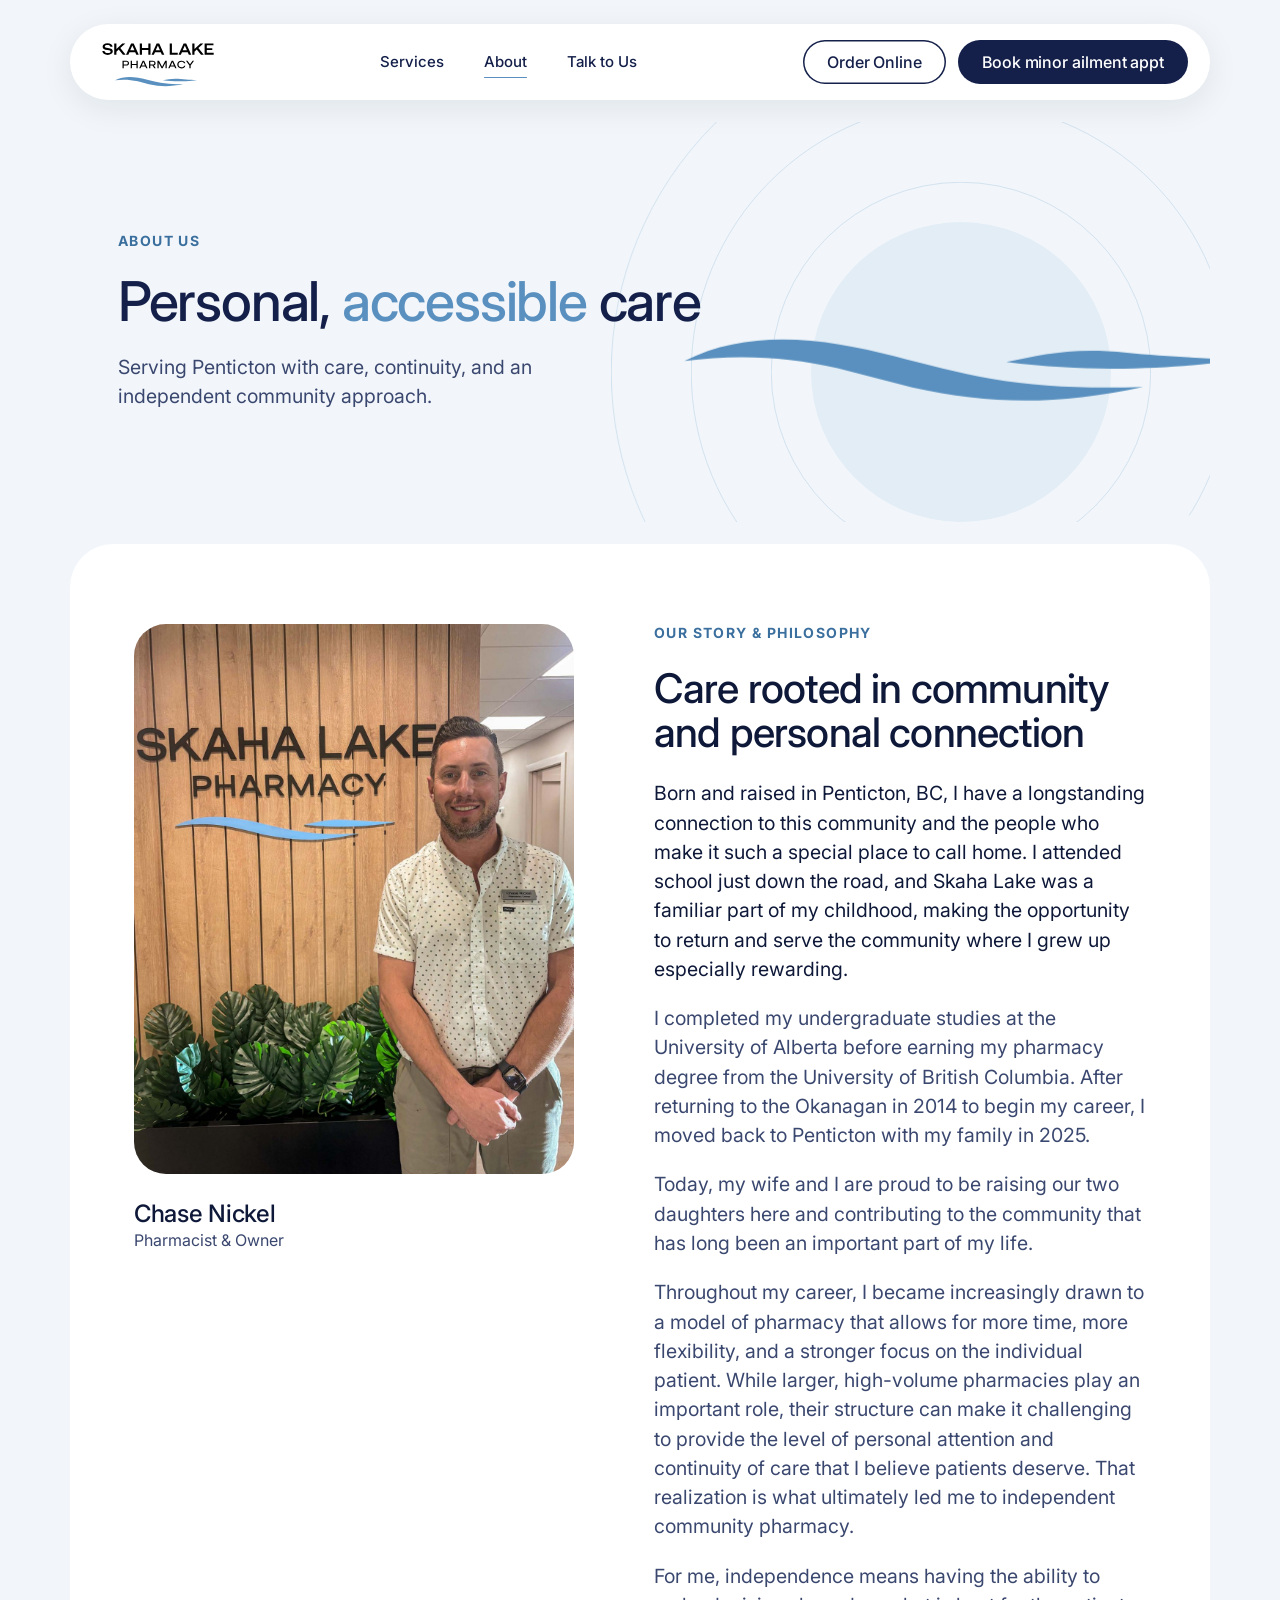
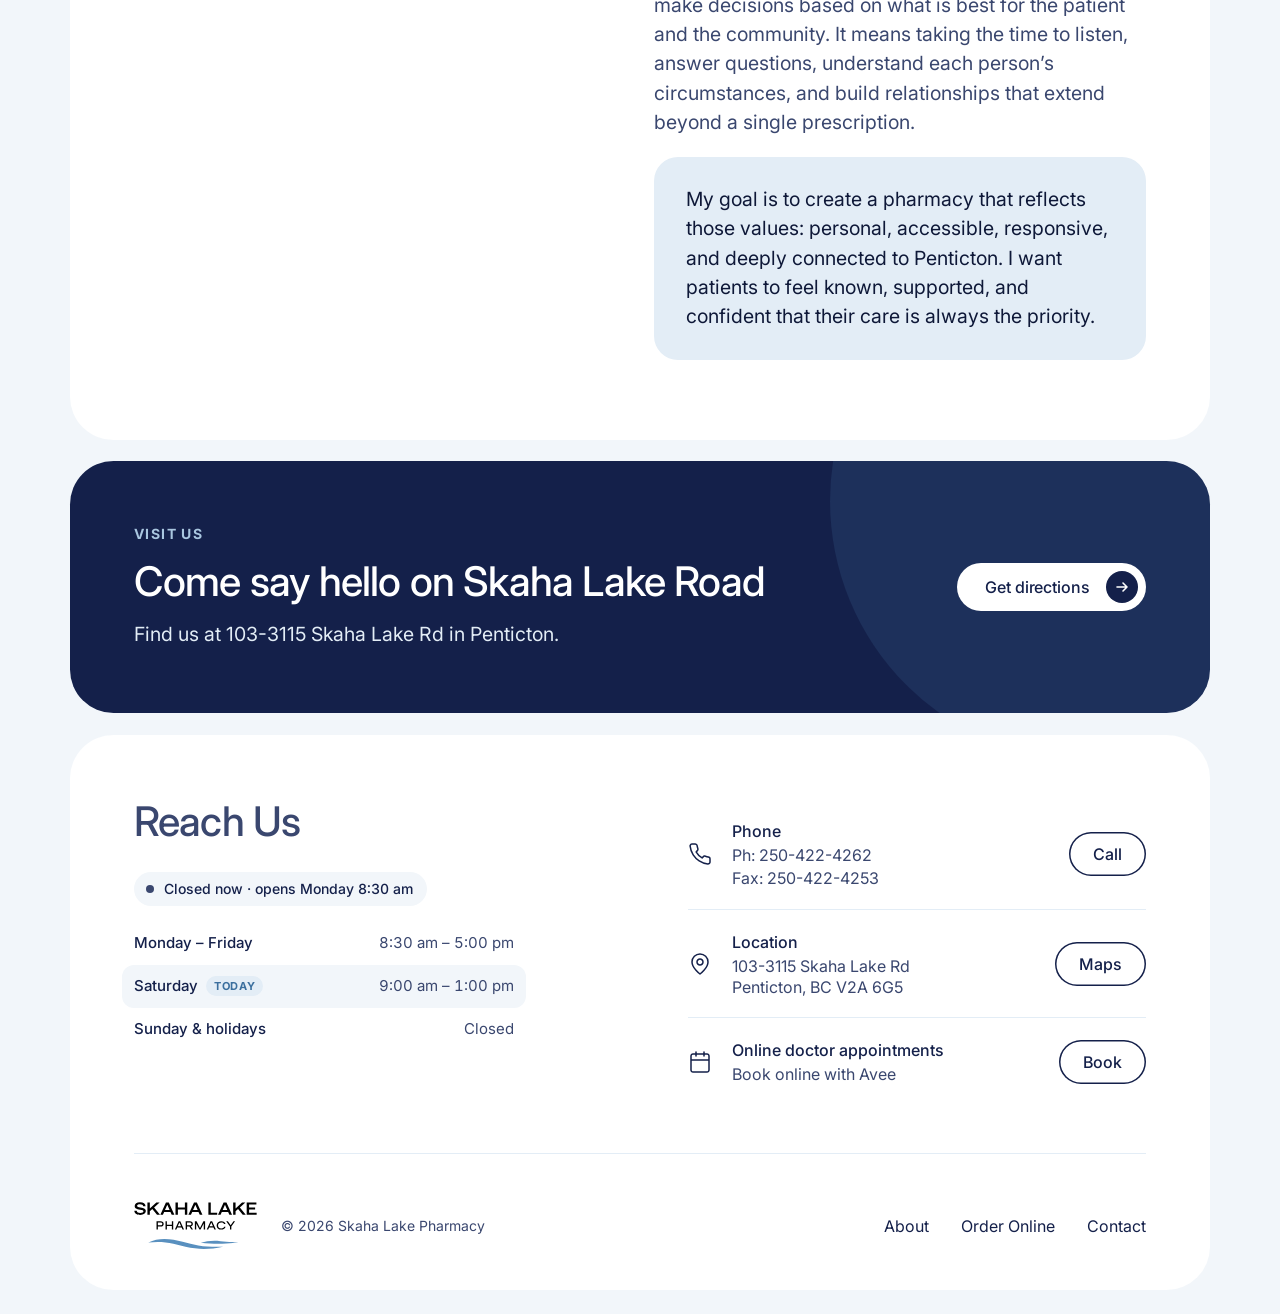
==== public/about/index.html @ 3513fb44 "Remove doctor button from nav; rename minor ailment button - Nav and mobile menu no longer link to A" ====
<!doctype html>
<html lang="en-CA">
<head>
<meta charset="utf-8">
<meta name="viewport" content="width=device-width, initial-scale=1, viewport-fit=cover">
<title>About Us | Skaha Lake Pharmacy, Penticton BC</title>
<meta name="description" content="Meet Chase Nickel, Penticton-born pharmacist and owner of Skaha Lake Pharmacy, an independent community pharmacy focused on personal, accessible care.">
<meta property="og:title" content="About Skaha Lake Pharmacy | Personal, accessible care in Penticton">
<meta property="og:description" content="Born and raised in Penticton, pharmacist Chase Nickel opened Skaha Lake Pharmacy to offer more time, flexibility and personal attention.">
<!-- @include head -->
<meta name="theme-color" content="#F2F6FA">
<meta name="format-detection" content="telephone=no">
<meta name="geo.region" content="CA-BC">
<meta name="geo.placename" content="Penticton">
<meta property="og:type" content="website">
<meta property="og:site_name" content="Skaha Lake Pharmacy">
<meta property="og:locale" content="en_CA">
<meta name="twitter:card" content="summary_large_image">
<link rel="icon" href="../favicon.svg" type="image/svg+xml">
<link rel="apple-touch-icon" href="../apple-touch-icon.png">
<link rel="manifest" href="../site.webmanifest">
<link rel="preconnect" href="https://fonts.googleapis.com">
<link rel="preconnect" href="https://fonts.gstatic.com" crossorigin>
<link rel="stylesheet" href="https://fonts.googleapis.com/css2?family=Inter:opsz,wght@14..32,400..700&amp;display=swap">
<link rel="stylesheet" href="../assets/css/site.css?v=c0565055">
<script>
  document.documentElement.classList.add('js');
  if (document.prerendering) {
    document.documentElement.classList.add('is-prerendering');
    document.addEventListener('prerenderingchange', () => document.documentElement.classList.remove('is-prerendering'), { once: true });
  }
</script>
<script src="../assets/js/site.js?v=c0565055" defer></script>
<script type="speculationrules">
  { "prerender": [{ "where": { "href_matches": "/*" }, "eagerness": "moderate" }] }
</script>
<script type="application/ld+json">
{
  "@context": "https://schema.org",
  "@type": "Pharmacy",
  "name": "Skaha Lake Pharmacy",
  "description": "Independent community pharmacy in Penticton, BC offering free prescription delivery, custom compounding, blister packaging, minor ailment prescribing, immunizations and private consultations.",
  "telephone": "+1-250-422-4262",
  "faxNumber": "+1-250-422-4253",
  "address": {
    "@type": "PostalAddress",
    "streetAddress": "103-3115 Skaha Lake Rd",
    "addressLocality": "Penticton",
    "addressRegion": "BC",
    "postalCode": "V2A 6G5",
    "addressCountry": "CA"
  },
  "hasMap": "https://www.google.com/maps/search/?api=1&query=103-3115+Skaha+Lake+Rd+Penticton+BC+V2A+6G5",
  "areaServed": { "@type": "City", "name": "Penticton" },
  "openingHoursSpecification": [
    { "@type": "OpeningHoursSpecification", "dayOfWeek": ["Monday", "Tuesday", "Wednesday", "Thursday", "Friday"], "opens": "08:30", "closes": "17:00" },
    { "@type": "OpeningHoursSpecification", "dayOfWeek": "Saturday", "opens": "09:00", "closes": "13:00" }
  ],
  "employee": { "@type": "Person", "name": "Chase Nickel", "jobTitle": "Pharmacist & Owner" },
  "makesOffer": [
    { "@type": "Offer", "itemOffered": { "@type": "Service", "name": "Free Prescription Delivery" } },
    { "@type": "Offer", "itemOffered": { "@type": "Service", "name": "Rapid Strep Testing" } },
    { "@type": "Offer", "itemOffered": { "@type": "Service", "name": "Health & Wellness Products" } },
    { "@type": "Offer", "itemOffered": { "@type": "Service", "name": "Custom Compounding" } },
    { "@type": "Offer", "itemOffered": { "@type": "Service", "name": "Blister Packaging" } },
    { "@type": "Offer", "itemOffered": { "@type": "Service", "name": "Minor Ailment Prescribing" } },
    { "@type": "Offer", "itemOffered": { "@type": "Service", "name": "Immunizations & Injections" } },
    { "@type": "Offer", "itemOffered": { "@type": "Service", "name": "Private Consultations" } }
  ]
}
</script>
<!-- @end head -->
</head>
<body>
<a class="skip-link" href="#main">Skip to content</a>
<div class="page">
<!-- @include nav -->
<header class="site-header" data-header>
  <nav class="nav" aria-label="Main" data-nav>
    <div class="nav__bar">
      <a class="nav__logo" href="../" aria-label="Skaha Lake Pharmacy home">
        <img src="../assets/img/logo.svg" width="112" height="44" alt="Skaha Lake Pharmacy">
      </a>
      <ul class="nav__links" role="list">
        <li><a class="nav__link" href="../#services">Services</a></li>
        <li><a class="nav__link" href="../about/" aria-current="page">About</a></li>
        <li><a class="nav__link" href="#contact">Talk to Us</a></li>
      </ul>
      <div class="nav__actions">
        <a class="btn btn--outline btn--sm" href="../order-online/"><span class="btn__label">Order Online</span></a>
        <a class="btn btn--solid btn--sm" href="https://www.bookapharmacist.gov.bc.ca/minorail/s/" target="_blank" rel="noopener"><span class="btn__label">Book minor ailment appt</span></a>
      </div>
      <button class="nav__toggle" type="button" aria-expanded="false" aria-controls="nav-drawer" aria-label="Open menu" data-nav-toggle>
        <span class="nav__toggle-line"></span>
        <span class="nav__toggle-line"></span>
      </button>
    </div>
    <div class="nav__drawer" id="nav-drawer" data-nav-drawer>
      <div class="nav__drawer-inner">
        <ul class="nav__drawer-links" role="list">
          <li><a href="../#services">Services</a></li>
          <li><a href="../about/" aria-current="page">About</a></li>
          <li><a href="../order-online/">Order Online</a></li>
          <li><a href="#contact">Talk to Us</a></li>
        </ul>
        <div class="nav__drawer-actions">
          <a class="btn btn--solid" href="https://www.bookapharmacist.gov.bc.ca/minorail/s/" target="_blank" rel="noopener"><span class="btn__label">Book minor ailment appt</span></a>
          <a class="btn btn--outline" href="tel:+12504224262"><span class="btn__label">Call 250-422-4262</span></a>
        </div>
      </div>
    </div>
  </nav>
</header>
<!-- @end nav -->

<main class="main" id="main">
  <section class="page-hero band" aria-labelledby="about-title">
    <div class="decor" aria-hidden="true">
      <span class="decor__disc"></span>
      <div class="rings" data-inview>
        <img class="ring ring--700" src="../assets/img/ring-700.svg" width="700" height="700" alt="">
        <img class="ring ring--540" src="../assets/img/ring-540.svg" width="540" height="540" alt="">
        <img class="ring ring--380" src="../assets/img/ring-380.svg" width="380" height="380" alt="">
      </div>
      <img class="decor__wave" src="../assets/img/wave-mark.svg" width="560" height="73" alt="">
    </div>
    <div class="page-hero__content">
      <p class="brow" data-load>About us</p>
      <h1 class="h1" id="about-title" data-load="1">Personal, <span class="accent">accessible</span> care</h1>
      <p class="lead" data-load="2">Serving Penticton with care, continuity, and an independent community approach.</p>
    </div>
  </section>

  <section class="story band band--white" aria-labelledby="story-title">
    <figure class="story__person" data-reveal>
      <div class="story__photo">
        <img src="../assets/img/chase-nickel-pharmacist-penticton.jpg" width="1200" height="1500" alt="Chase Nickel, pharmacist and owner, standing in front of the Skaha Lake Pharmacy sign" loading="lazy">
      </div>
      <figcaption>
        <p class="story__name">Chase Nickel</p>
        <p class="story__role">Pharmacist &amp; Owner</p>
      </figcaption>
    </figure>
    <div class="story__text">
      <p class="brow" data-reveal>Our Story &amp; Philosophy</p>
      <h2 class="h2" id="story-title" data-reveal>Care rooted in community and personal connection</h2>
      <div class="prose">
        <p data-reveal>Born and raised in Penticton, BC, I have a longstanding connection to this community and the people who make it such a special place to call home. I attended school just down the road, and Skaha Lake was a familiar part of my childhood, making the opportunity to return and serve the community where I grew up especially rewarding.</p>
        <p data-reveal>I completed my undergraduate studies at the University of Alberta before earning my pharmacy degree from the University of British Columbia. After returning to the Okanagan in 2014 to begin my career, I moved back to Penticton with my family in 2025.</p>
        <p data-reveal>Today, my wife and I are proud to be raising our two daughters here and contributing to the community that has long been an important part of my life.</p>
        <p data-reveal>Throughout my career, I became increasingly drawn to a model of pharmacy that allows for more time, more flexibility, and a stronger focus on the individual patient. While larger, high-volume pharmacies play an important role, their structure can make it challenging to provide the level of personal attention and continuity of care that I believe patients deserve. That realization is what ultimately led me to independent community pharmacy.</p>
        <p data-reveal>For me, independence means having the ability to make decisions based on what is best for the patient and the community. It means taking the time to listen, answer questions, understand each person’s circumstances, and build relationships that extend beyond a single prescription.</p>
        <p class="callout" data-reveal>My goal is to create a pharmacy that reflects those values: personal, accessible, responsive, and deeply connected to Penticton. I want patients to feel known, supported, and confident that their care is always the priority.</p>
      </div>
    </div>
  </section>

  <section class="cta-band band band--navy" aria-labelledby="visit-title">
    <div class="cta-band__copy">
      <p class="brow brow--light" data-reveal>Visit us</p>
      <h2 class="h2" id="visit-title" data-reveal>Come say hello on Skaha Lake Road</h2>
      <p class="lead" data-reveal>Find us at 103-3115 Skaha Lake Rd in Penticton.</p>
    </div>
    <div class="cta-row" data-reveal>
      <a class="btn btn--primary btn--light" href="https://www.google.com/maps/search/?api=1&amp;query=103-3115+Skaha+Lake+Rd+Penticton+BC+V2A+6G5" target="_blank" rel="noopener">
        Get directions
        <span class="btn__circle"><svg class="arrow" width="16" height="16" viewBox="0 0 16 16" aria-hidden="true"><path d="M3 8H13M9 12L13 8L9 4"/></svg></span>
      </a>
    </div>
  </section>
</main>

<!-- @include footer -->
<footer class="footer band band--white" id="contact">
  <div class="footer__contact">
    <div class="footer__intro">
      <h2 class="h2 footer__title">Reach Us</h2>
      <div class="hours" data-hours>
        <p class="hours__status" data-open-status hidden><span class="status-dot" aria-hidden="true"></span><span data-open-text></span></p>
        <dl class="hours__list">
          <div class="hours__row" data-days="1,2,3,4,5"><dt>Monday – Friday</dt><dd>8:30 am – 5:00 pm</dd></div>
          <div class="hours__row" data-days="6"><dt>Saturday</dt><dd>9:00 am – 1:00 pm</dd></div>
          <div class="hours__row" data-days="0"><dt>Sunday &amp; holidays</dt><dd>Closed</dd></div>
        </dl>
      </div>
    </div>
    <address class="contact-rows">
      <div class="contact-row">
        <svg class="icon contact-row__icon" width="24" height="24" aria-hidden="true"><use href="../assets/img/icons.svg#phone"></use></svg>
        <div class="contact-row__text">
          <p class="contact-row__label">Phone</p>
          <p>Ph: <a class="link" href="tel:+12504224262">250-422-4262</a></p>
          <p>Fax: 250-422-4253</p>
        </div>
        <a class="btn btn--outline btn--sm" href="tel:+12504224262" aria-label="Call Skaha Lake Pharmacy"><span class="btn__label">Call</span></a>
      </div>
      <div class="contact-row">
        <svg class="icon contact-row__icon" width="24" height="24" aria-hidden="true"><use href="../assets/img/icons.svg#location"></use></svg>
        <div class="contact-row__text">
          <p class="contact-row__label">Location</p>
          <p>103-3115 Skaha Lake Rd<br>Penticton, BC V2A 6G5</p>
        </div>
        <a class="btn btn--outline btn--sm" href="https://www.google.com/maps/search/?api=1&amp;query=103-3115+Skaha+Lake+Rd+Penticton+BC+V2A+6G5" target="_blank" rel="noopener" aria-label="Open directions in Google Maps"><span class="btn__label">Maps</span></a>
      </div>
      <div class="contact-row">
        <svg class="icon contact-row__icon" width="24" height="24" aria-hidden="true"><use href="../assets/img/icons.svg#calendar"></use></svg>
        <div class="contact-row__text">
          <p class="contact-row__label">Online doctor appointments</p>
          <p>Book online with Avee</p>
        </div>
        <a class="btn btn--outline btn--sm" href="https://www.avee.health" target="_blank" rel="noopener" aria-label="Book an online doctor appointment with Avee"><span class="btn__label">Book</span></a>
      </div>
    </address>
  </div>
  <div class="footer__bar">
    <div class="footer__brand">
      <a class="footer__logo" href="../" aria-label="Skaha Lake Pharmacy home">
        <img src="../assets/img/logo.svg" width="123" height="48" alt="Skaha Lake Pharmacy" loading="lazy">
      </a>
      <p class="footer__copy">© <span data-year>2026</span> Skaha Lake Pharmacy</p>
    </div>
    <ul class="footer__links" role="list">
      <li><a class="link" href="../about/">About</a></li>
      <li><a class="link" href="../order-online/">Order Online</a></li>
      <li><a class="link" href="#contact">Contact</a></li>
    </ul>
  </div>
</footer>
<!-- @end footer -->
</div>
</body>
</html>
---- public/assets/css/site.css ----
/* ==========================================================================
   Skaha Lake Pharmacy
   Tokens mirror the Figma "Skaha Brand" collection.
   ========================================================================== */

:root {
  --navy-900: #0e1838;
  --navy-800: #14204a;
  --navy-700: #1e2d63;
  --navy-600: #3a476f;
  --blue-700: #3b6f9e;
  --blue-500: #5990bf;
  --blue-300: #a9c6e0;
  --blue-100: #e3edf6;
  --blue-50: #f2f6fa;
  --white: #fff;
  --green: #2e9e6b;
  --amber: #d99a2b;

  --font: "Inter", ui-sans-serif, system-ui, -apple-system, "Segoe UI", Roboto, sans-serif;

  --gutter: clamp(12px, 6.4vw - 12px, 80px);
  --band-gap: clamp(12px, 1.7vw, 24px);
  --r-band: clamp(28px, 3.4vw, 48px);
  --r-card: 24px;
  --r-pill: 9999px;
  --header-offset: 112px;

  --ease-out: cubic-bezier(0.22, 1, 0.36, 1);
  --ease-in-out: cubic-bezier(0.65, 0, 0.35, 1);
  --ease-spring: cubic-bezier(0.34, 1.56, 0.64, 1);

  --shadow-nav: 0 8px 32px rgba(14, 24, 56, 0.08);
  --shadow-nav-scrolled: 0 14px 40px rgba(14, 24, 56, 0.12);
  --shadow-lift: 0 12px 24px -10px rgba(14, 24, 56, 0.45);
}

/* Base
   ========================================================================== */

*,
*::before,
*::after {
  box-sizing: border-box;
}

html {
  -webkit-text-size-adjust: 100%;
  text-size-adjust: 100%;
  scroll-behavior: smooth;
  scroll-padding-top: var(--header-offset);
}

body {
  margin: 0;
  min-height: 100vh;
  font-family: var(--font);
  font-size: 16px;
  line-height: 1.5;
  font-optical-sizing: auto;
  color: var(--navy-600);
  background: var(--blue-50);
  -webkit-font-smoothing: antialiased;
  -moz-osx-font-smoothing: grayscale;
  text-rendering: optimizeLegibility;
}

h1, h2, h3, h4, p, figure, dl, dd, blockquote {
  margin: 0;
}

img,
svg {
  display: block;
  max-width: 100%;
}

img {
  height: auto;
}

a {
  color: inherit;
  text-decoration: none;
}

button {
  font: inherit;
  color: inherit;
}

ul[role="list"],
ol[role="list"] {
  list-style: none;
  margin: 0;
  padding: 0;
}

::selection {
  background: var(--blue-100);
  color: var(--navy-900);
}

:focus-visible {
  outline: 2px solid var(--blue-500);
  outline-offset: 3px;
}

.skip-link {
  position: absolute;
  left: 16px;
  top: -64px;
  z-index: 100;
  padding: 12px 20px;
  border-radius: var(--r-pill);
  background: var(--navy-800);
  color: var(--white);
  font-weight: 500;
  transition: top 0.3s var(--ease-out);
}

.skip-link:focus {
  top: 16px;
}

.visually-hidden {
  position: absolute !important;
  width: 1px;
  height: 1px;
  overflow: hidden;
  clip: rect(0 0 0 0);
  white-space: nowrap;
}

.icon {
  flex: none;
  fill: none;
  stroke: currentColor;
}

.arrow {
  flex: none;
  fill: none;
  stroke: currentColor;
  stroke-width: 1.6;
  stroke-linecap: round;
  stroke-linejoin: round;
}

/* Layout
   ========================================================================== */

.page {
  display: flex;
  flex-direction: column;
  gap: var(--band-gap);
  width: 100%;
  max-width: calc(1280px + 2 * var(--gutter));
  min-height: 100vh;
  margin-inline: auto;
  padding: 24px var(--gutter);
}

.main {
  display: flex;
  flex: 1;
  flex-direction: column;
  gap: var(--band-gap);
}

.band {
  position: relative;
  border-radius: var(--r-band);
  overflow: clip;
  isolation: isolate;
}

.band--white { background: var(--white); }
.band--blue { background: var(--blue-100); }
.band--navy { background: var(--navy-800); color: var(--blue-100); }

/* Type
   ========================================================================== */

.brow {
  font-size: 14px;
  line-height: 18px;
  font-weight: 700;
  letter-spacing: 0.1em;
  text-transform: uppercase;
  color: var(--blue-700);
}

.brow--light { color: var(--blue-300); }

.h1 {
  font-size: clamp(2.5rem, 1.75rem + 2.1vw, 3.5rem);
  line-height: 1.143;
  font-weight: 500;
  letter-spacing: -0.022em;
  color: var(--navy-800);
  text-wrap: balance;
}

.h2 {
  font-size: clamp(2rem, 1.55rem + 1.25vw, 2.75rem);
  line-height: 1.1;
  font-weight: 500;
  letter-spacing: -0.02em;
  color: var(--navy-900);
  text-wrap: balance;
}

.h3 {
  font-size: clamp(1.25rem, 1.15rem + 0.3vw, 1.5rem);
  line-height: 1.333;
  font-weight: 500;
  letter-spacing: -0.012em;
  color: var(--navy-800);
}

.lead {
  font-size: clamp(1.0625rem, 0.98rem + 0.3vw, 1.25rem);
  line-height: 1.5;
  color: var(--navy-600);
  text-wrap: pretty;
}

.accent {
  color: var(--blue-500);
  white-space: nowrap;
}

.link {
  background: linear-gradient(currentColor, currentColor) 0 100% / 0 1px no-repeat;
  transition: background-size 0.4s var(--ease-out), color 0.25s ease;
}

@media (hover: hover) {
  .link:hover {
    background-size: 100% 1px;
    color: var(--blue-700);
  }
}

/* Buttons
   Outline: a curved "lake" fill rises from below and the label rolls up.
   Solid: lifts slightly and the label rolls up.
   Primary: the arrow loops through its circle.
   ========================================================================== */

.btn {
  --btn-h: 48px;
  position: relative;
  display: inline-flex;
  align-items: center;
  justify-content: center;
  gap: 16px;
  height: var(--btn-h);
  padding: 0 28px;
  border: 0;
  border-radius: var(--r-pill);
  font-size: 16px;
  line-height: 24px;
  font-weight: 500;
  letter-spacing: -0.005em;
  white-space: nowrap;
  cursor: pointer;
  overflow: hidden;
  isolation: isolate;
  -webkit-tap-highlight-color: transparent;
  transition:
    color 0.4s var(--ease-out),
    background-color 0.4s var(--ease-out),
    border-color 0.4s var(--ease-out),
    box-shadow 0.4s var(--ease-out),
    transform 0.3s var(--ease-out);
}

.btn:active { transform: scale(0.97); }

.btn--sm {
  --btn-h: 44px;
  padding: 0 24px;
}

.btn__label {
  position: relative;
  display: inline-block;
  transition: transform 0.55s var(--ease-out);
}

.btn--outline .btn__label,
.btn--solid .btn__label {
  text-shadow: 0 var(--btn-h) currentColor;
}

.btn--outline {
  color: var(--navy-800);
  background: transparent;
  box-shadow: inset 0 0 0 1.5px var(--navy-800);
}

.btn--outline::before {
  content: "";
  position: absolute;
  z-index: -1;
  left: -15%;
  right: -15%;
  top: 100%;
  height: 240%;
  border-radius: 50%;
  background: var(--navy-800);
  transition: transform 0.6s var(--ease-out);
}

.btn--soft {
  box-shadow: inset 0 0 0 1.5px rgba(20, 32, 74, 0.35);
}

.btn--solid {
  color: var(--white);
  background: var(--navy-800);
}

.btn--primary {
  padding: 0 8px 0 28px;
  color: var(--white);
  background: var(--navy-800);
}

.btn__circle {
  display: grid;
  place-items: center;
  flex: none;
  width: 32px;
  height: 32px;
  aspect-ratio: 1;
  border-radius: 50%;
  background: var(--white);
  color: var(--navy-800);
  overflow: hidden;
  transition: transform 0.5s var(--ease-spring), background-color 0.4s var(--ease-out);
}

.btn__circle .arrow {
  width: 16px;
  height: 16px;
}

/* Light variants for navy bands */
.btn--light {
  color: var(--navy-800);
  background: var(--white);
}

.btn--light .btn__circle {
  background: var(--navy-800);
  color: var(--white);
}

.btn--outline-light {
  color: var(--white);
  box-shadow: inset 0 0 0 1.5px rgba(255, 255, 255, 0.55);
}

.btn--outline-light::before {
  background: var(--white);
}

@media (hover: hover) {
  .btn--outline:hover .btn__label,
  .btn--solid:hover .btn__label {
    transform: translateY(calc(-1 * var(--btn-h)));
  }

  .btn--outline:hover {
    color: var(--white);
    box-shadow: inset 0 0 0 1.5px var(--navy-800);
  }

  .btn--outline:hover::before {
    transform: translateY(-75%);
  }

  .btn--outline-light:hover {
    color: var(--navy-800);
    box-shadow: inset 0 0 0 1.5px var(--white);
  }

  .btn--solid:hover {
    background: var(--navy-700);
    box-shadow: var(--shadow-lift);
    transform: translateY(-1px);
  }

  .btn--primary:hover {
    background: var(--navy-700);
    box-shadow: var(--shadow-lift);
  }

  .btn--light:hover {
    background: var(--blue-100);
    box-shadow: 0 12px 28px -12px rgba(0, 0, 0, 0.5);
  }

  .btn--primary:hover .btn__circle,
  .btn--light:hover .btn__circle {
    transform: scale(1.1);
  }

  .btn--primary:hover .arrow,
  .btn--light:hover .arrow {
    animation: arrow-through 0.65s var(--ease-out);
  }

  .btn--solid:active,
  .btn--outline:active {
    transform: scale(0.97);
  }
}

@keyframes arrow-through {
  0% { transform: translateX(0); }
  40% { transform: translateX(160%); }
  40.01% { transform: translateX(-160%); }
  100% { transform: translateX(0); }
}

.cta-row {
  display: flex;
  flex-wrap: wrap;
  align-items: center;
  gap: 16px;
}

/* App store badges */
.badges {
  display: flex;
  flex-wrap: wrap;
  gap: 16px;
}

.badge {
  display: block;
  border-radius: 10px;
  transition: transform 0.4s var(--ease-out), box-shadow 0.4s var(--ease-out);
}

.badge img {
  width: auto;
  height: 56px;
}

.badge:active { transform: scale(0.97); }

@media (max-width: 479px) {
  .badges { gap: 10px; }
  .badge img { height: 46px; }
}

@media (hover: hover) {
  .badge:hover {
    transform: translateY(-3px);
    box-shadow: 0 14px 24px -12px rgba(14, 24, 56, 0.6);
  }
}

/* Header + nav
   ========================================================================== */

.site-header {
  position: sticky;
  top: 12px;
  z-index: 50;
  view-transition-name: site-header;
}

.nav {
  background: var(--white);
  border-radius: 38px;
  box-shadow: var(--shadow-nav);
  transition: box-shadow 0.5s var(--ease-out);
}

.is-scrolled .nav { box-shadow: var(--shadow-nav-scrolled); }

.nav__bar {
  display: grid;
  grid-template-columns: auto 1fr auto;
  column-gap: 24px;
  align-items: center;
  min-height: 76px;
  padding: 16px 22px 16px 32px;
}

.nav__logo {
  justify-self: start;
  border-radius: 6px;
  transition: opacity 0.25s ease, transform 0.4s var(--ease-out);
}

/* Optical centre: the heavy wordmark fills the top of the logo's box and the
   light waves barely register below it, so true centre reads as riding high */
.nav__logo img {
  width: 112px;
  transform: translateY(7%);
}

@media (hover: hover) {
  .nav__logo:hover { opacity: 0.82; }
}

.nav__links {
  justify-self: center;
  display: flex;
  gap: 40px;
}

.nav__link {
  position: relative;
  display: block;
  padding: 8px 0;
  font-size: 15px;
  line-height: 20px;
  font-weight: 500;
  color: var(--navy-800);
  white-space: nowrap;
}

.nav__link::after {
  content: "";
  position: absolute;
  left: 0;
  right: 0;
  bottom: 2px;
  height: 1.5px;
  border-radius: 2px;
  background: var(--blue-500);
  transform: scaleX(0);
  transform-origin: right;
  transition: transform 0.45s var(--ease-out);
}

.nav__link[aria-current]::after { transform: scaleX(1); }

@media (hover: hover) {
  .nav__link:hover::after {
    transform: scaleX(1);
    transform-origin: left;
  }
}

.nav__actions {
  justify-self: end;
  display: flex;
  gap: 12px;
}

.nav__actions .btn--outline[aria-current] { background: var(--blue-50); }

.nav__toggle,
.nav__drawer {
  display: none;
}

@media (max-width: 1023px) {
  :root { --header-offset: 92px; }

  .nav { border-radius: 28px; }

  .nav__bar {
    grid-template-columns: 1fr auto;
    min-height: 60px;
    padding: 8px 8px 8px 28px;
  }

  .nav__logo img { width: 92px; }

  .nav__links,
  .nav__actions {
    display: none;
  }

  .nav__toggle {
    position: relative;
    display: grid;
    place-items: center;
    flex: none;
    width: 44px;
    height: 44px;
    aspect-ratio: 1;
    padding: 0;
    border: 0;
    border-radius: 50%;
    background: var(--blue-50);
    cursor: pointer;
    -webkit-tap-highlight-color: transparent;
    transition: background-color 0.3s ease, transform 0.3s var(--ease-out);
  }

  .nav__toggle:active { transform: scale(0.92); }

  .nav__toggle-line {
    position: absolute;
    width: 18px;
    height: 1.5px;
    border-radius: 2px;
    background: var(--navy-800);
    transition: transform 0.5s var(--ease-out);
  }

  .nav__toggle-line:first-child { transform: translateY(-3.5px); }
  .nav__toggle-line:last-child { transform: translateY(3.5px); }

  .nav.is-open .nav__toggle { background: var(--blue-100); }
  .nav.is-open .nav__toggle-line:first-child { transform: rotate(45deg); }
  .nav.is-open .nav__toggle-line:last-child { transform: rotate(-45deg); }

  .nav__drawer {
    display: grid;
    grid-template-rows: 0fr;
    transition: grid-template-rows 0.55s var(--ease-out);
  }

  .nav.is-open .nav__drawer { grid-template-rows: 1fr; }

  .nav__drawer-inner {
    min-height: 0;
    overflow: hidden;
    visibility: hidden;
    transition: visibility 0s linear 0.55s;
  }

  .nav.is-open .nav__drawer-inner {
    visibility: visible;
    transition-delay: 0s;
  }

  /* The bar keeps its height; the drawer overlays the page */
  .site-header { height: 60px; }

  .site-header::before {
    content: "";
    position: fixed;
    inset: -12px 0 0;
    z-index: -1;
    background: rgba(14, 24, 56, 0.18);
    -webkit-backdrop-filter: blur(3px);
    backdrop-filter: blur(3px);
    opacity: 0;
    pointer-events: none;
    transition: opacity 0.45s var(--ease-out);
  }

  .site-header:has(.nav.is-open)::before {
    opacity: 1;
    pointer-events: auto;
  }

  .nav__drawer-links li {
    padding: 0 20px;
  }

  .nav__drawer-links li:first-child { padding-top: 4px; }

  .nav__drawer-links a {
    display: flex;
    align-items: center;
    justify-content: space-between;
    padding: 14px 0;
    border-top: 1px solid var(--blue-100);
    font-size: 22px;
    line-height: 28px;
    font-weight: 500;
    letter-spacing: -0.015em;
    color: var(--navy-800);
  }

  .nav__drawer-links a::after {
    content: "";
    width: 8px;
    height: 8px;
    border-top: 1.5px solid var(--blue-500);
    border-right: 1.5px solid var(--blue-500);
    transform: rotate(45deg);
  }

  .nav__drawer-links a[aria-current] { color: var(--blue-700); }

  .nav__drawer-links li,
  .nav__drawer-actions {
    opacity: 0;
    transform: translateY(-8px);
    transition: opacity 0.3s ease, transform 0.45s var(--ease-out);
  }

  .nav.is-open .nav__drawer-links li,
  .nav.is-open .nav__drawer-actions {
    opacity: 1;
    transform: none;
    transition-delay: calc(var(--i, 0) * 45ms + 90ms);
  }

  .nav__drawer-actions {
    --i: 4;
    display: grid;
    gap: 10px;
    padding: 12px;
  }
}

/* Home: hero
   ========================================================================== */

.hero {
  display: grid;
  grid-template-columns: minmax(0, 580px) minmax(0, 560px);
  justify-content: space-between;
  align-items: center;
  gap: 40px;
  min-height: 500px;
  padding: 48px;
}

.hero__content {
  display: flex;
  flex-direction: column;
  align-items: flex-start;
  gap: 20px;
}

.hero__content .brow {
  font-size: 12px;
  line-height: 16px;
}

.hero__content .lead { max-width: 512px; }

/* Frame matches the entrance photo (5:4) so nothing is cropped */
.hero__media {
  position: relative;
  aspect-ratio: 5 / 4;
  border-radius: var(--r-card);
  overflow: hidden;
  background: var(--blue-100);
}

.hero__media img {
  width: 100%;
  height: 100%;
  object-fit: cover;
}

.status-chip {
  position: absolute;
  left: 16px;
  bottom: 16px;
  display: inline-flex;
  align-items: center;
  gap: 10px;
  padding: 9px 16px 9px 14px;
  border-radius: var(--r-pill);
  background: rgba(255, 255, 255, 0.86);
  -webkit-backdrop-filter: blur(14px) saturate(1.4);
  backdrop-filter: blur(14px) saturate(1.4);
  box-shadow: 0 8px 24px -8px rgba(14, 24, 56, 0.3);
  font-size: 14px;
  line-height: 20px;
  font-weight: 500;
  color: var(--navy-800);
  font-variant-numeric: tabular-nums;
}

.status-dot {
  position: relative;
  flex: none;
  width: 8px;
  height: 8px;
  border-radius: 50%;
  background: var(--navy-600);
}

[data-state="open"] .status-dot { background: var(--green); }
[data-state="soon"] .status-dot { background: var(--amber); }

[data-state="open"] .status-dot::after,
[data-state="soon"] .status-dot::after {
  content: "";
  position: absolute;
  inset: 0;
  border-radius: 50%;
  background: inherit;
  animation: dot-pulse 2.4s var(--ease-out) infinite;
}

@keyframes dot-pulse {
  from { transform: scale(1); opacity: 0.55; }
  to { transform: scale(3.2); opacity: 0; }
}

@media (max-width: 959px) {
  .hero {
    grid-template-columns: 1fr;
    gap: 32px;
    min-height: 0;
    padding: 36px 8px 0;
  }
}

/* Home: story band
   ========================================================================== */

.story-band {
  --disc: clamp(300px, 27vw, 380px);
  display: grid;
  grid-template-columns: minmax(var(--disc), 1fr) minmax(0, 700px);
  column-gap: clamp(64px, 6.5vw, 104px);
  align-items: center;
  min-height: 446px;
  padding: 64px 80px;
}

.story-band__visual {
  position: relative;
  justify-self: center;
  width: var(--disc);
  height: var(--disc);
}

.story-band__disc {
  position: relative;
  z-index: 1;
  width: 100%;
  height: 100%;
  border-radius: 50%;
  overflow: hidden;
  isolation: isolate;
  box-shadow: 0 24px 60px -28px rgba(14, 24, 56, 0.45);
}

/* Softly blurred; scaled up so the blurred edge stays outside the circle */
.story-band__photo {
  width: 100%;
  height: 100%;
  object-fit: cover;
  filter: blur(5px);
  transform: scale(1.14);
  transition: transform 1.6s var(--ease-out);
}

/* Navy tint so the white logo reads against the pale sky */
.story-band__disc::after {
  content: "";
  position: absolute;
  inset: 0;
  border-radius: inherit;
  background: radial-gradient(circle at 50% 50%, rgba(14, 24, 56, 0.45), rgba(14, 24, 56, 0.18) 70%);
  pointer-events: none;
}

.story-band__logo {
  position: absolute;
  inset: 0;
  z-index: 1;
  width: 60%;
  margin: auto;
  /* Optical centre: the gap between "SKAHA LAKE" and "PHARMACY" (y≈39 of 117)
     sits on the circle's centre, not the logo's box centre (y≈59) */
  transform: translateY(16.56%);
  filter: drop-shadow(0 2px 14px rgba(14, 24, 56, 0.45));
}

@media (hover: hover) {
  .story-band__disc:hover .story-band__photo { transform: scale(1.19); }
}

.story-band__content {
  display: flex;
  flex-direction: column;
  align-items: flex-start;
  gap: 20px;
}

.story-band__content .lead { max-width: 520px; }
.story-band__content .cta-row { padding-top: 20px; }

/* Concentric rings: drop in like a ripple, then breathe */
.rings {
  position: absolute;
  inset: 0;
  pointer-events: none;
}

.ring {
  position: absolute;
  left: 50%;
  top: 50%;
  max-width: none;
  translate: -50% -50%;
}

.ring--380 { width: calc(var(--disc) * 1.2667); }
.ring--540 { width: calc(var(--disc) * 1.8); }
.ring--700 { width: calc(var(--disc) * 2.3333); }

.js [data-inview] .ring {
  opacity: 0;
  scale: 0.7;
}

.is-in .ring {
  animation:
    ring-in 1.8s var(--ease-out) both,
    ring-breathe 9s var(--ease-in-out) 1.8s infinite;
}

.is-in .ring--540 { animation-delay: 0.15s, 2.6s; }
.is-in .ring--700 { animation-delay: 0.3s, 3.4s; }

/* Home: rings ripple outward from the lake photo, slow and continuous.
   Non-scaling strokes keep every ring a hairline as it grows. */
.ripples {
  position: absolute;
  left: 50%;
  top: 50%;
  width: calc(var(--disc) * 2.4);
  height: calc(var(--disc) * 2.4);
  max-width: none;
  overflow: visible;
  translate: -50% -50%;
  pointer-events: none;
  transition: opacity 1.6s var(--ease-out);
}

.ripples circle {
  fill: none;
  stroke: var(--blue-300);
  stroke-width: 1;
  vector-effect: non-scaling-stroke;
  transform-box: fill-box;
  transform-origin: center;
  opacity: 0;
  animation: ripple 6s linear infinite;
}

/* Four rings, evenly staggered, so a new ripple leaves the photo every 1.5s */
.ripples circle:nth-child(2) { animation-delay: -1.5s; }
.ripples circle:nth-child(3) { animation-delay: -3s; }
.ripples circle:nth-child(4) { animation-delay: -4.5s; }

@keyframes ripple {
  0% { transform: scale(0.43); opacity: 0; }
  8% { opacity: 0.5; }
  100% { transform: scale(1); opacity: 0; }
}

.js [data-inview]:not(.is-in) .ripples { opacity: 0; }

.js [data-inview] .story-band__disc {
  opacity: 0;
  scale: 0.92;
}

.is-in .story-band__disc {
  animation: disc-in 1.4s var(--ease-out) both;
}

.js [data-inview] .story-band__logo { opacity: 0; }

.is-in .story-band__logo {
  animation: rise 1.1s var(--ease-out) 0.55s both;
}

@keyframes disc-in {
  from { opacity: 0; scale: 0.92; }
  to { opacity: 1; scale: 1; }
}

@keyframes ring-in {
  from { opacity: 0; scale: 0.7; }
  to { opacity: 1; scale: 1; }
}

@keyframes ring-breathe {
  0%, 100% { opacity: 1; scale: 1; }
  50% { opacity: 0.5; scale: 1.035; }
}

@media (max-width: 1023px) {
  .story-band {
    --disc: min(300px, 100vw - 96px);
    grid-template-columns: 1fr;
    gap: 64px;
    min-height: 0;
    padding: 64px 24px 40px;
  }
}

/* Services
   ========================================================================== */

.services {
  display: flex;
  flex-direction: column;
  gap: 56px;
  padding: 80px 56px 56px;
  scroll-margin-top: var(--header-offset);
}

.section-head {
  display: flex;
  flex-direction: column;
  align-items: flex-start;
  gap: 16px;
  max-width: 840px;
}

.section-head .lead { max-width: 600px; }

.service-grid {
  display: grid;
  grid-template-columns: repeat(3, minmax(0, 1fr));
  gap: 24px;
}

.service {
  display: flex;
  flex-direction: column;
  gap: 20px;
  padding: 28px;
  border-radius: var(--r-card);
  transition: background-color 0.5s var(--ease-out);
}

.service p {
  font-size: 16px;
  line-height: 1.4;
}

.service__icon {
  position: relative;
  display: grid;
  place-items: center;
  width: 36px;
  height: 36px;
  color: var(--navy-800);
}

.service__icon::before {
  content: "";
  position: absolute;
  inset: -12px;
  z-index: 0;
  border-radius: 50%;
  background: var(--blue-100);
  opacity: 0;
  transform: scale(0.4);
  transition: transform 0.6s var(--ease-spring), opacity 0.4s ease;
}

.service__icon svg {
  position: relative;
  width: 36px;
  height: 36px;
  transition: transform 0.6s var(--ease-spring), color 0.3s ease;
}

@media (hover: hover) {
  .service:hover { background: var(--blue-50); }

  .service:hover .service__icon::before {
    opacity: 1;
    transform: scale(1);
  }

  .service:hover .service__icon svg {
    color: var(--blue-700);
    transform: rotate(-8deg) scale(0.92);
  }
}

/* Booking tile */
.service--cta { padding: 0; background: var(--navy-800); }

.tile-link {
  position: relative;
  display: flex;
  flex-direction: column;
  justify-content: space-between;
  gap: 32px;
  height: 100%;
  min-height: 220px;
  padding: 28px;
  border-radius: inherit;
  overflow: hidden;
  isolation: isolate;
  color: var(--white);
}

.tile-link .h3 { color: var(--white); }

.tile-link::before,
.tile-link::after {
  content: "";
  position: absolute;
  z-index: -1;
  right: -90px;
  bottom: -90px;
  width: 260px;
  height: 260px;
  border-radius: 50%;
  border: 1px solid rgba(169, 198, 224, 0.22);
  transition: transform 0.9s var(--ease-out);
}

.tile-link::after {
  width: 180px;
  height: 180px;
  right: -50px;
  bottom: -50px;
  background: rgba(89, 144, 191, 0.14);
  border: 0;
}

.tile-arrow {
  display: grid;
  place-items: center;
  flex: none;
  width: 48px;
  height: 48px;
  aspect-ratio: 1;
  border-radius: 50%;
  background: var(--white);
  color: var(--navy-800);
  overflow: hidden;
  transition: transform 0.55s var(--ease-spring);
}

.tile-arrow .arrow {
  width: 20px;
  height: 20px;
  stroke-width: 2;
}

.service--cta { transition: background-color 0.5s var(--ease-out), transform 0.5s var(--ease-out); }

@media (hover: hover) {
  .service--cta:hover {
    background: var(--navy-700);
    transform: translateY(-3px);
  }

  .service--cta:hover .tile-link::before { transform: scale(1.35); }
  .service--cta:hover .tile-link::after { transform: scale(1.5); }
  .service--cta:hover .tile-arrow { transform: scale(1.12); }
  .service--cta:hover .tile-arrow .arrow { animation: arrow-through 0.65s var(--ease-out); }
}

@media (max-width: 1099px) {
  .service-grid { grid-template-columns: repeat(2, minmax(0, 1fr)); }

  /* Nine tiles in two columns: the booking tile becomes a full-width bar */
  .service--cta { grid-column: 1 / -1; }

  .tile-link {
    flex-direction: row;
    align-items: center;
    min-height: 120px;
  }
}

@media (max-width: 959px) {
  .services {
    gap: 32px;
    padding: 48px 24px 24px;
  }
}

@media (max-width: 639px) {
  .service-grid {
    grid-template-columns: 1fr;
    gap: 4px;
  }

  .service { padding: 24px 4px; gap: 14px; border-radius: 0; }
  .service + .service:not(.service--cta) { border-top: 1px solid var(--blue-100); }
  .service__icon::before { display: none; }
  .service.service--cta {
    margin-top: 12px;
    padding: 0;
    border-radius: var(--r-card);
  }
  .tile-link { min-height: 112px; padding: 24px; }
}

/* Page hero (About)
   ========================================================================== */

.page-hero {
  display: flex;
  align-items: center;
  min-height: 400px;
  padding: 48px;
}

.page-hero__content {
  position: relative;
  z-index: 1;
  display: flex;
  flex-direction: column;
  align-items: flex-start;
  gap: 20px;
  max-width: 700px;
}

.page-hero__content .lead { max-width: 500px; }

.decor {
  position: absolute;
  z-index: 0;
  left: 78.125%;
  top: 62.5%;
  width: 0;
  height: 0;
  pointer-events: none;
}

.decor > * {
  position: absolute;
  left: 0;
  top: 0;
  max-width: none;
  translate: -50% -50%;
}

.decor__disc {
  width: 300px;
  height: 300px;
  border-radius: 50%;
  background: var(--blue-100);
}

.decor .rings {
  inset: auto;
  width: 300px;
  height: 300px;
  --disc: 300px;
}

.decor__wave {
  width: 560px;
  animation: wave-drift 10s var(--ease-in-out) 1.6s infinite;
}

.js .decor__wave {
  clip-path: inset(0 100% 0 0);
  animation:
    wave-draw 1.6s var(--ease-out) 0.35s forwards,
    wave-drift 10s var(--ease-in-out) 1.95s infinite;
}

@keyframes wave-draw {
  to { clip-path: inset(0 0 0 0); }
}

@keyframes wave-drift {
  0%, 100% { transform: translateX(0); }
  50% { transform: translateX(-16px); }
}

@media (max-width: 959px) {
  .page-hero {
    align-items: flex-start;
    min-height: 0;
    padding: 180px 8px 16px;
  }

  .decor {
    left: 62%;
    top: 96px;
    scale: 0.5;
  }
}

/* About: story
   ========================================================================== */

.story {
  display: grid;
  grid-template-columns: 440px minmax(0, 1fr);
  align-items: start;
  gap: 80px;
  padding: 80px 64px;
}

.story__person {
  position: sticky;
  top: calc(var(--header-offset) + 8px);
  display: flex;
  flex-direction: column;
  gap: 24px;
}

.story__photo {
  aspect-ratio: 4 / 5;
  border-radius: 32px;
  overflow: hidden;
  background: var(--blue-100);
}

.story__photo img {
  width: 100%;
  height: 100%;
  object-fit: cover;
  transition: transform 1.2s var(--ease-out);
}

@media (hover: hover) {
  .story__photo:hover img { transform: scale(1.03); }
}

.story__name {
  font-size: 24px;
  line-height: 32px;
  font-weight: 500;
  letter-spacing: -0.012em;
  color: var(--navy-900);
}

.story__role {
  font-size: 16px;
  line-height: 1.3;
  color: var(--navy-600);
}

.story__text {
  display: flex;
  flex-direction: column;
  align-items: flex-start;
  gap: 24px;
}

.prose {
  display: flex;
  flex-direction: column;
  gap: 20px;
  font-size: clamp(1.0625rem, 0.98rem + 0.3vw, 1.25rem);
  line-height: 1.5;
  color: var(--navy-600);
}

.prose > p:first-child { color: var(--navy-900); }

.callout {
  position: relative;
  padding: 28px 32px;
  border-radius: var(--r-card);
  background: var(--blue-100);
  color: var(--navy-900);
}

@media (max-width: 1099px) {
  .story {
    grid-template-columns: 340px minmax(0, 1fr);
    gap: 48px;
    padding: 64px 48px;
  }
}

@media (max-width: 859px) {
  .story {
    grid-template-columns: 1fr;
    gap: 40px;
    padding: 24px 24px 40px;
  }

  .story__person {
    position: static;
    gap: 16px;
  }


  .callout { padding: 22px 24px; }
}

/* Navy CTA band
   ========================================================================== */

.cta-band {
  display: flex;
  flex-wrap: wrap;
  align-items: center;
  justify-content: space-between;
  gap: 40px;
  padding: 64px;
}

.cta-band::before {
  content: "";
  position: absolute;
  z-index: -1;
  right: -140px;
  top: -220px;
  width: 520px;
  height: 520px;
  border-radius: 50%;
  background: rgba(89, 144, 191, 0.14);
}

.cta-band__copy {
  display: flex;
  flex-direction: column;
  align-items: flex-start;
  gap: 16px;
  max-width: 640px;
}

.cta-band .h2 { color: var(--white); }
.cta-band .lead { max-width: 560px; color: var(--blue-100); }
.cta-band .lead a { color: var(--white); }

@media (max-width: 959px) {
  .cta-band {
    gap: 28px;
    padding: 40px 24px;
  }

  .cta-band::before {
    right: -220px;
    top: -260px;
  }
}

/* Order online
   ========================================================================== */

.order-hero {
  display: flex;
  flex-direction: column;
  align-items: center;
  gap: 24px;
  padding: 72px 24px 56px;
  text-align: center;
}

.order-hero .h1 {
  max-width: 900px;
  color: var(--navy-900);
}

.order-hero .lead { max-width: 680px; }
.order-hero .badges { justify-content: center; }

.video {
  display: flex;
  flex-direction: column;
  align-items: center;
  justify-content: center;
  gap: 20px;
  aspect-ratio: 1280 / 620;
  color: var(--white);
}

.video__disc {
  position: absolute;
  z-index: -1;
  left: 59.4%;
  top: -32.3%;
  width: 56.25%;
  aspect-ratio: 1;
  border-radius: 50%;
  background: rgba(89, 144, 191, 0.14);
  transition: transform 1.4s var(--ease-out);
}

.video__ring {
  position: absolute;
  z-index: -1;
  left: -9.4%;
  top: 53.2%;
  width: 32.8%;
  max-width: none;
  transition: transform 1.4s var(--ease-out);
}

.video__play {
  position: relative;
  display: grid;
  place-items: center;
  flex: none;
  width: 104px;
  height: 104px;
  aspect-ratio: 1;
  padding: 0;
  border: 0;
  border-radius: 50%;
  background: var(--white);
  color: var(--navy-800);
  cursor: pointer;
  -webkit-tap-highlight-color: transparent;
  transition: transform 0.55s var(--ease-spring), color 0.3s ease;
}

.video__play svg {
  width: 34px;
  height: 38px;
  fill: currentColor;
  transition: transform 0.55s var(--ease-spring);
}

.video__play::before,
.video__play::after {
  content: "";
  position: absolute;
  inset: 0;
  border-radius: 50%;
  border: 1.5px solid rgba(255, 255, 255, 0.5);
  animation: play-pulse 3s var(--ease-out) infinite;
  pointer-events: none;
}

.video__play::after { animation-delay: 1.5s; }

@keyframes play-pulse {
  from { transform: scale(1); opacity: 0.8; }
  to { transform: scale(1.75); opacity: 0; }
}

.video__play:active { transform: scale(0.95); }

.video__caption {
  font-size: 20px;
  line-height: 30px;
  transition: opacity 0.4s ease;
}

@media (hover: hover) {
  .video:hover .video__disc { transform: translate(-3%, 4%) scale(1.04); }
  .video:hover .video__ring { transform: rotate(18deg) scale(1.05); }
  .video__play:hover { transform: scale(1.07); color: var(--blue-700); }
  .video__play:hover svg { transform: scale(1.08); }
}

/* Centred with inset + auto margins (not translate), so fullscreen isn't offset */
.video iframe {
  position: absolute;
  inset: 0;
  z-index: 2;
  width: auto;
  height: 100%;
  max-width: 100%;
  margin: auto;
  aspect-ratio: 16 / 9;
  border: 0;
  opacity: 0;
  transition: opacity 0.6s ease 0.2s;
}

.video.is-playing iframe { opacity: 1; }

.video iframe:fullscreen {
  translate: none;
  aspect-ratio: auto;
}

.video.is-playing .video__play,
.video.is-playing .video__caption {
  opacity: 0;
  pointer-events: none;
  transition: opacity 0.3s ease;
}

@media (max-width: 959px) {
  .order-hero { padding: 48px 4px 40px; }
  .video { aspect-ratio: 4 / 3; }
  .video__play { width: 84px; height: 84px; }
  .video__play svg { width: 28px; height: 31px; }
  .video__caption { font-size: 17px; }
  .video__disc { width: 90%; left: 45%; top: -40%; }
  .video__ring { width: 60%; left: -22%; top: 58%; }
  .video iframe { width: 100%; height: auto; }
}

/* Steps */
.steps {
  display: flex;
  flex-direction: column;
  gap: 56px;
  padding: 80px 64px;
}

.steps .h2 { max-width: 760px; }

.step-list {
  display: grid;
  grid-template-columns: repeat(5, minmax(0, 1fr));
  gap: 32px;
}

.step {
  position: relative;
  display: flex;
  flex-direction: column;
  gap: 16px;
}

.step__num {
  position: relative;
  z-index: 1;
  display: grid;
  place-items: center;
  flex: none;
  width: 52px;
  height: 52px;
  aspect-ratio: 1;
  border-radius: 50%;
  background: var(--navy-800);
  color: var(--white);
  font-size: 24px;
  line-height: 32px;
  font-weight: 500;
  font-variant-numeric: tabular-nums;
  box-shadow: 0 0 0 8px var(--white);
}

.step:not(:last-child)::before {
  content: "";
  position: absolute;
  top: 26px;
  left: 60px;
  right: -24px;
  border-top: 1.5px dashed var(--blue-300);
  transform-origin: left;
  transition: transform 1.1s var(--ease-out) 0.35s;
}

.js .step:not(.is-in)::before { transform: scaleX(0); }

.step .h3 {
  min-height: 64px;
  color: var(--navy-900);
}

.step p {
  font-size: 16px;
  line-height: 1.4;
}

.step a { color: var(--navy-800); font-weight: 500; }

@media (max-width: 1099px) {
  .step-list { gap: 24px; }
  .step .h3 { min-height: 0; }
}

@media (max-width: 959px) {
  .steps {
    gap: 36px;
    padding: 48px 24px 24px;
  }

  .step-list {
    grid-template-columns: 1fr;
    gap: 0;
  }

  .step {
    display: grid;
    grid-template-columns: 52px minmax(0, 1fr);
    column-gap: 20px;
    row-gap: 4px;
    padding-bottom: 32px;
  }

  .step__num {
    grid-row: span 2;
    box-shadow: none;
  }

  .step .h3 { padding-top: 10px; }

  .step:not(:last-child)::before {
    top: 64px;
    bottom: 12px;
    left: 26px;
    right: auto;
    border-top: 0;
    border-left: 1.5px dashed var(--blue-300);
    transform-origin: top;
  }

  .js .step:not(.is-in)::before { transform: scaleY(0); }
}

/* Good to know */
.facts {
  display: grid;
  grid-template-columns: repeat(3, minmax(0, 1fr));
  gap: 48px;
  padding: 48px 64px;
}

.fact {
  display: flex;
  flex-direction: column;
  gap: 8px;
}

.fact .h3 {
  display: flex;
  align-items: center;
  gap: 10px;
  color: var(--navy-900);
}

.fact__check {
  flex: none;
  width: 22px;
  height: 22px;
  fill: none;
  stroke: var(--blue-500);
  stroke-width: 1.6;
  stroke-linecap: round;
  stroke-linejoin: round;
}

.fact p {
  padding-left: 32px;
  font-size: 16px;
  line-height: 1.4;
}

@media (max-width: 859px) {
  .facts {
    grid-template-columns: 1fr;
    gap: 24px;
    padding: 36px 24px;
  }
}

/* Footer
   ========================================================================== */

.footer {
  display: flex;
  flex-direction: column;
  gap: 48px;
  padding: 64px 64px 40px;
  scroll-margin-top: var(--header-offset);
}

.footer__contact {
  display: grid;
  grid-template-columns: repeat(2, minmax(0, 1fr));
  gap: 96px;
}

.footer__intro {
  display: flex;
  flex-direction: column;
  align-items: flex-start;
  gap: 28px;
}

.footer__title { color: var(--navy-600); }

.hours {
  display: flex;
  flex-direction: column;
  align-items: flex-start;
  gap: 16px;
  width: 100%;
  max-width: 380px;
}

.hours__status {
  display: inline-flex;
  align-items: center;
  gap: 10px;
  padding: 7px 14px 7px 12px;
  border-radius: var(--r-pill);
  background: var(--blue-50);
  font-size: 14px;
  line-height: 20px;
  font-weight: 500;
  color: var(--navy-800);
  font-variant-numeric: tabular-nums;
}

.hours__list {
  width: 100%;
}

.hours__row {
  display: flex;
  justify-content: space-between;
  gap: 16px;
  padding: 10px 0;
  border-bottom: 1px dashed var(--blue-100);
  font-size: 15px;
  line-height: 22px;
}

.hours__row:last-child { border-bottom: 0; }

.hours__row dt {
  display: flex;
  align-items: center;
  gap: 8px;
  font-weight: 500;
  color: var(--navy-800);
}

.hours__row dd {
  color: var(--navy-600);
  font-variant-numeric: tabular-nums;
  white-space: nowrap;
}

.hours__row.is-today {
  margin-inline: -12px;
  padding-inline: 12px;
  border-radius: 12px;
  border-bottom-color: transparent;
  background: var(--blue-50);
}

.hours__row:has(+ .is-today) { border-bottom-color: transparent; }

.hours__row.is-today dt::after {
  content: "Today";
  padding: 1px 8px;
  border-radius: var(--r-pill);
  background: var(--blue-100);
  color: var(--blue-700);
  font-size: 11px;
  line-height: 18px;
  font-weight: 700;
  letter-spacing: 0.06em;
  text-transform: uppercase;
}

.contact-rows {
  display: flex;
  flex-direction: column;
  font-style: normal;
}

.contact-row {
  display: flex;
  align-items: center;
  gap: 20px;
  padding: 20px 0;
  border-bottom: 1px solid var(--blue-100);
}

.contact-row:last-child { border-bottom: 0; }

.contact-row__icon {
  width: 24px;
  height: 24px;
  color: var(--navy-800);
  transition: color 0.3s ease, transform 0.5s var(--ease-spring);
}

.contact-row__text {
  flex: 1;
  min-width: 0;
  display: flex;
  flex-direction: column;
  gap: 2px;
  font-size: 16px;
  line-height: 1.3;
}

.contact-row__label {
  font-weight: 500;
  line-height: 24px;
  color: var(--navy-800);
}

@media (hover: hover) {
  .contact-row:hover .contact-row__icon {
    color: var(--blue-500);
    transform: translateY(-2px) rotate(-6deg);
  }
}

.footer__bar {
  display: flex;
  flex-wrap: wrap;
  align-items: center;
  justify-content: space-between;
  gap: 24px;
  padding-top: 48px;
  border-top: 1px solid var(--blue-100);
}

.footer__brand {
  display: flex;
  align-items: center;
  gap: 24px;
}

.footer__logo {
  border-radius: 6px;
  transition: opacity 0.25s ease;
}

.footer__logo img { width: 123px; }

@media (hover: hover) {
  .footer__logo:hover { opacity: 0.82; }
}

.footer__copy {
  font-size: 14px;
  line-height: 20px;
}

.footer__links {
  display: flex;
  flex-wrap: wrap;
  gap: 8px 32px;
  font-size: 16px;
  line-height: 1.3;
  color: var(--navy-800);
}

@media (max-width: 959px) {
  .footer {
    gap: 36px;
    padding: 44px 24px 28px;
  }

  .footer__contact {
    grid-template-columns: 1fr;
    gap: 24px;
  }

  .contact-row { gap: 16px; }

  .footer__bar {
    flex-direction: column;
    align-items: flex-start;
    padding-top: 28px;
  }
}

@media (max-width: 479px) {
  .hours__row { font-size: 14px; }
  .hours__row.is-today dt::after { display: none; }
  .contact-row__text { font-size: 15px; }
  .contact-row .btn--sm { --btn-h: 40px; padding: 0 18px; font-size: 15px; }

  .footer__brand {
    flex-direction: column;
    align-items: flex-start;
    gap: 12px;
  }
}

/* 404 */
.not-found {
  display: flex;
  flex-direction: column;
  align-items: center;
  justify-content: center;
  gap: 20px;
  min-height: 56vh;
  padding: 64px 24px;
  text-align: center;
}

.not-found .lead { max-width: 520px; }
.not-found .cta-row { justify-content: center; padding-top: 12px; }

/* Motion
   Load choreography for heroes, reveal-on-scroll for section content.
   Content is only hidden when JS is running (html.js).
   ========================================================================== */

@keyframes rise {
  from { opacity: 0; translate: 0 18px; }
  to { opacity: 1; translate: 0 0; }
}

@keyframes media-in {
  from { clip-path: inset(8% 8% 8% 8% round 24px); }
  to { clip-path: inset(0 0 0 0 round 24px); }
}

@keyframes media-zoom {
  from { transform: scale(1.14); }
  to { transform: scale(1); }
}

.js [data-load] {
  animation: rise 1s var(--ease-out) both;
  animation-delay: calc(var(--d, 0) * 90ms + 60ms);
}

/* Stagger order (data attributes, not inline styles, so the CSP can stay strict) */
[data-load="1"] { --d: 1; }
[data-load="2"] { --d: 2; }
[data-load="3"] { --d: 3; }

.js [data-load-media] {
  animation: media-in 1.3s var(--ease-out) 0.2s both;
}

.js [data-load-media] img {
  animation: media-zoom 1.8s var(--ease-out) 0.2s both;
}

.js [data-load-media] .status-chip {
  animation: rise 0.9s var(--ease-out) 0.9s both;
}

.js [data-reveal]:not(.is-in) {
  opacity: 0;
}

.js [data-reveal].is-in {
  animation: rise 1s var(--ease-out) both;
  animation-delay: calc(var(--i, 0) * 80ms);
}

.is-prerendering *,
.is-prerendering *::before,
.is-prerendering *::after {
  animation-play-state: paused !important;
}

/* Page transitions (cross-document View Transitions, no JS) */
@view-transition {
  navigation: auto;
}

::view-transition-old(root) {
  animation: vt-out 0.22s var(--ease-in-out) both;
}

::view-transition-new(root) {
  animation: vt-in 0.5s var(--ease-out) both;
}

::view-transition-group(site-header) {
  animation-duration: 0.5s;
  animation-timing-function: var(--ease-out);
}

@keyframes vt-out {
  to { opacity: 0; }
}

@keyframes vt-in {
  from { opacity: 0; }
}

@media (prefers-reduced-motion: reduce) {
  html { scroll-behavior: auto; }

  *,
  *::before,
  *::after {
    animation-duration: 0.01ms !important;
    animation-delay: 0s !important;
    animation-iteration-count: 1 !important;
    transition-duration: 0.01ms !important;
    transition-delay: 0s !important;
  }

  .js [data-reveal]:not(.is-in) { opacity: 1; }

  /* Still rings in place of the ripple */
  .ripples circle { animation: none; opacity: 0.5; }
  .ripples circle:nth-child(1) { transform: scale(0.53); }
  .ripples circle:nth-child(2) { transform: scale(0.75); }
  .ripples circle:nth-child(3) { transform: scale(0.97); }
  .ripples circle:nth-child(4) { display: none; }

  ::view-transition-group(*),
  ::view-transition-old(*),
  ::view-transition-new(*) {
    animation: none !important;
  }
}
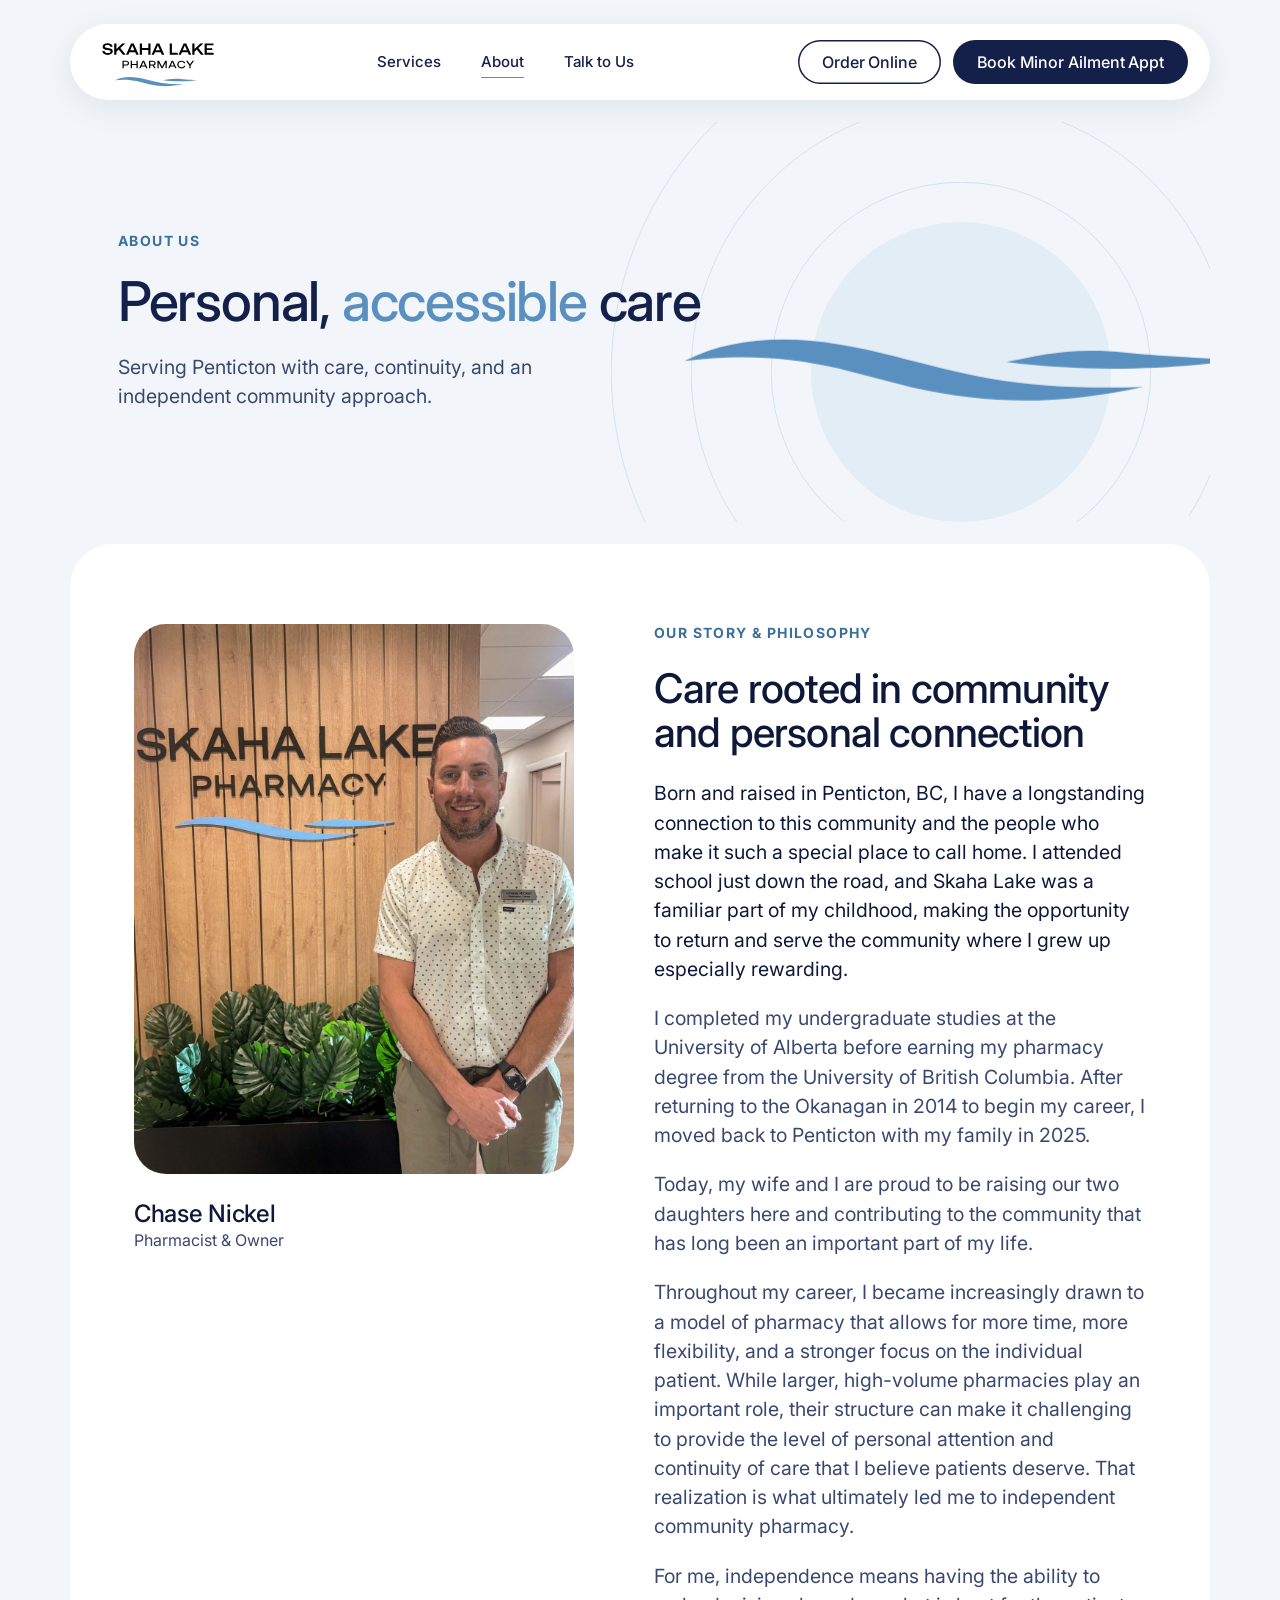
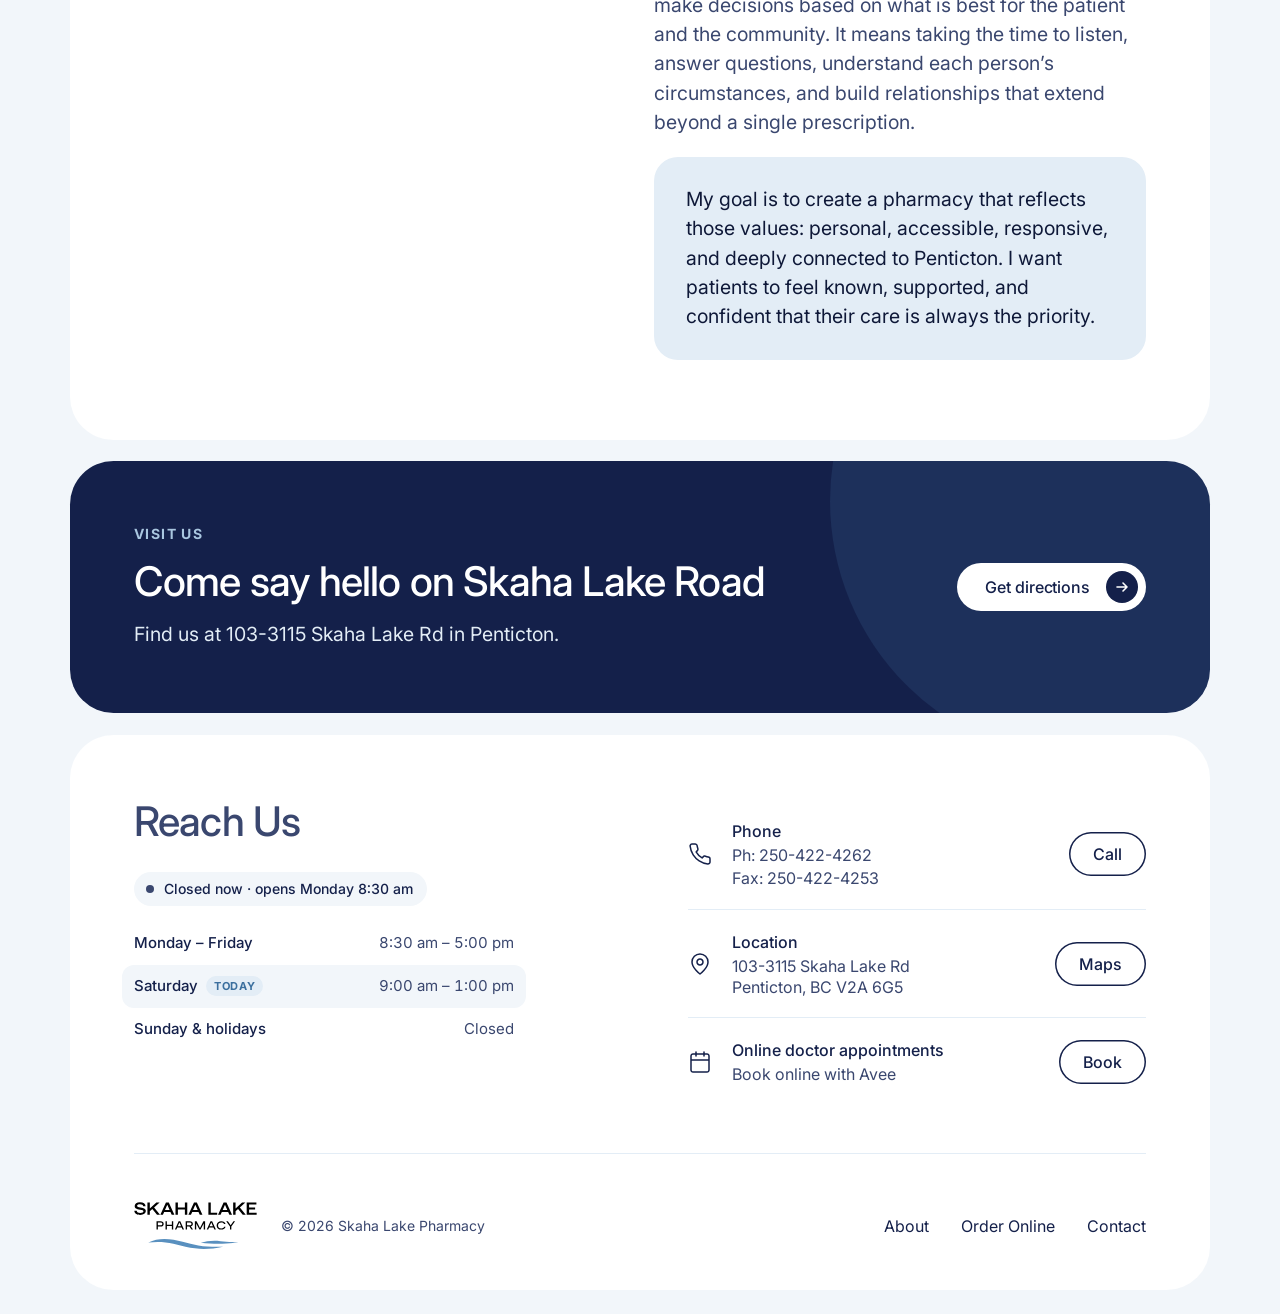
==== commit 6e3a328c: "Title-case nav booking button Co-Authored-By: Claude Opus 5.5 <noreply@anthropic.com>" ====
--- a/public/about/index.html
+++ b/public/about/index.html
@@ -12,9 +12,12 @@
 <meta name="format-detection" content="telephone=no">
 <meta name="geo.region" content="CA-BC">
 <meta name="geo.placename" content="Penticton">
+<link rel="canonical" href="https://skahalakepharmacy.ca/about/">
 <meta property="og:type" content="website">
 <meta property="og:site_name" content="Skaha Lake Pharmacy">
 <meta property="og:locale" content="en_CA">
+<meta property="og:url" content="https://skahalakepharmacy.ca/about/">
+<meta property="og:image" content="https://skahalakepharmacy.ca/assets/img/og-image.jpg">
 <meta name="twitter:card" content="summary_large_image">
 <link rel="icon" href="../favicon.svg" type="image/svg+xml">
 <link rel="apple-touch-icon" href="../apple-touch-icon.png">
@@ -40,6 +43,9 @@
   "@type": "Pharmacy",
   "name": "Skaha Lake Pharmacy",
   "description": "Independent community pharmacy in Penticton, BC offering free prescription delivery, custom compounding, blister packaging, minor ailment prescribing, immunizations and private consultations.",
+  "url": "https://skahalakepharmacy.ca/",
+  "image": "https://skahalakepharmacy.ca/assets/img/skaha-lake-pharmacy-entrance.jpg",
+  "logo": "https://skahalakepharmacy.ca/assets/img/logo.svg",
   "telephone": "+1-250-422-4262",
   "faxNumber": "+1-250-422-4253",
   "address": {
@@ -88,7 +94,7 @@
       </ul>
       <div class="nav__actions">
         <a class="btn btn--outline btn--sm" href="../order-online/"><span class="btn__label">Order Online</span></a>
-        <a class="btn btn--solid btn--sm" href="https://www.bookapharmacist.gov.bc.ca/minorail/s/" target="_blank" rel="noopener"><span class="btn__label">Book minor ailment appt</span></a>
+        <a class="btn btn--solid btn--sm" href="https://www.bookapharmacist.gov.bc.ca/minorail/s/" target="_blank" rel="noopener"><span class="btn__label">Book Minor Ailment Appt</span></a>
       </div>
       <button class="nav__toggle" type="button" aria-expanded="false" aria-controls="nav-drawer" aria-label="Open menu" data-nav-toggle>
         <span class="nav__toggle-line"></span>
@@ -104,7 +110,7 @@
           <li><a href="#contact">Talk to Us</a></li>
         </ul>
         <div class="nav__drawer-actions">
-          <a class="btn btn--solid" href="https://www.bookapharmacist.gov.bc.ca/minorail/s/" target="_blank" rel="noopener"><span class="btn__label">Book minor ailment appt</span></a>
+          <a class="btn btn--solid" href="https://www.bookapharmacist.gov.bc.ca/minorail/s/" target="_blank" rel="noopener"><span class="btn__label">Book Minor Ailment Appt</span></a>
           <a class="btn btn--outline" href="tel:+12504224262"><span class="btn__label">Call 250-422-4262</span></a>
         </div>
       </div>
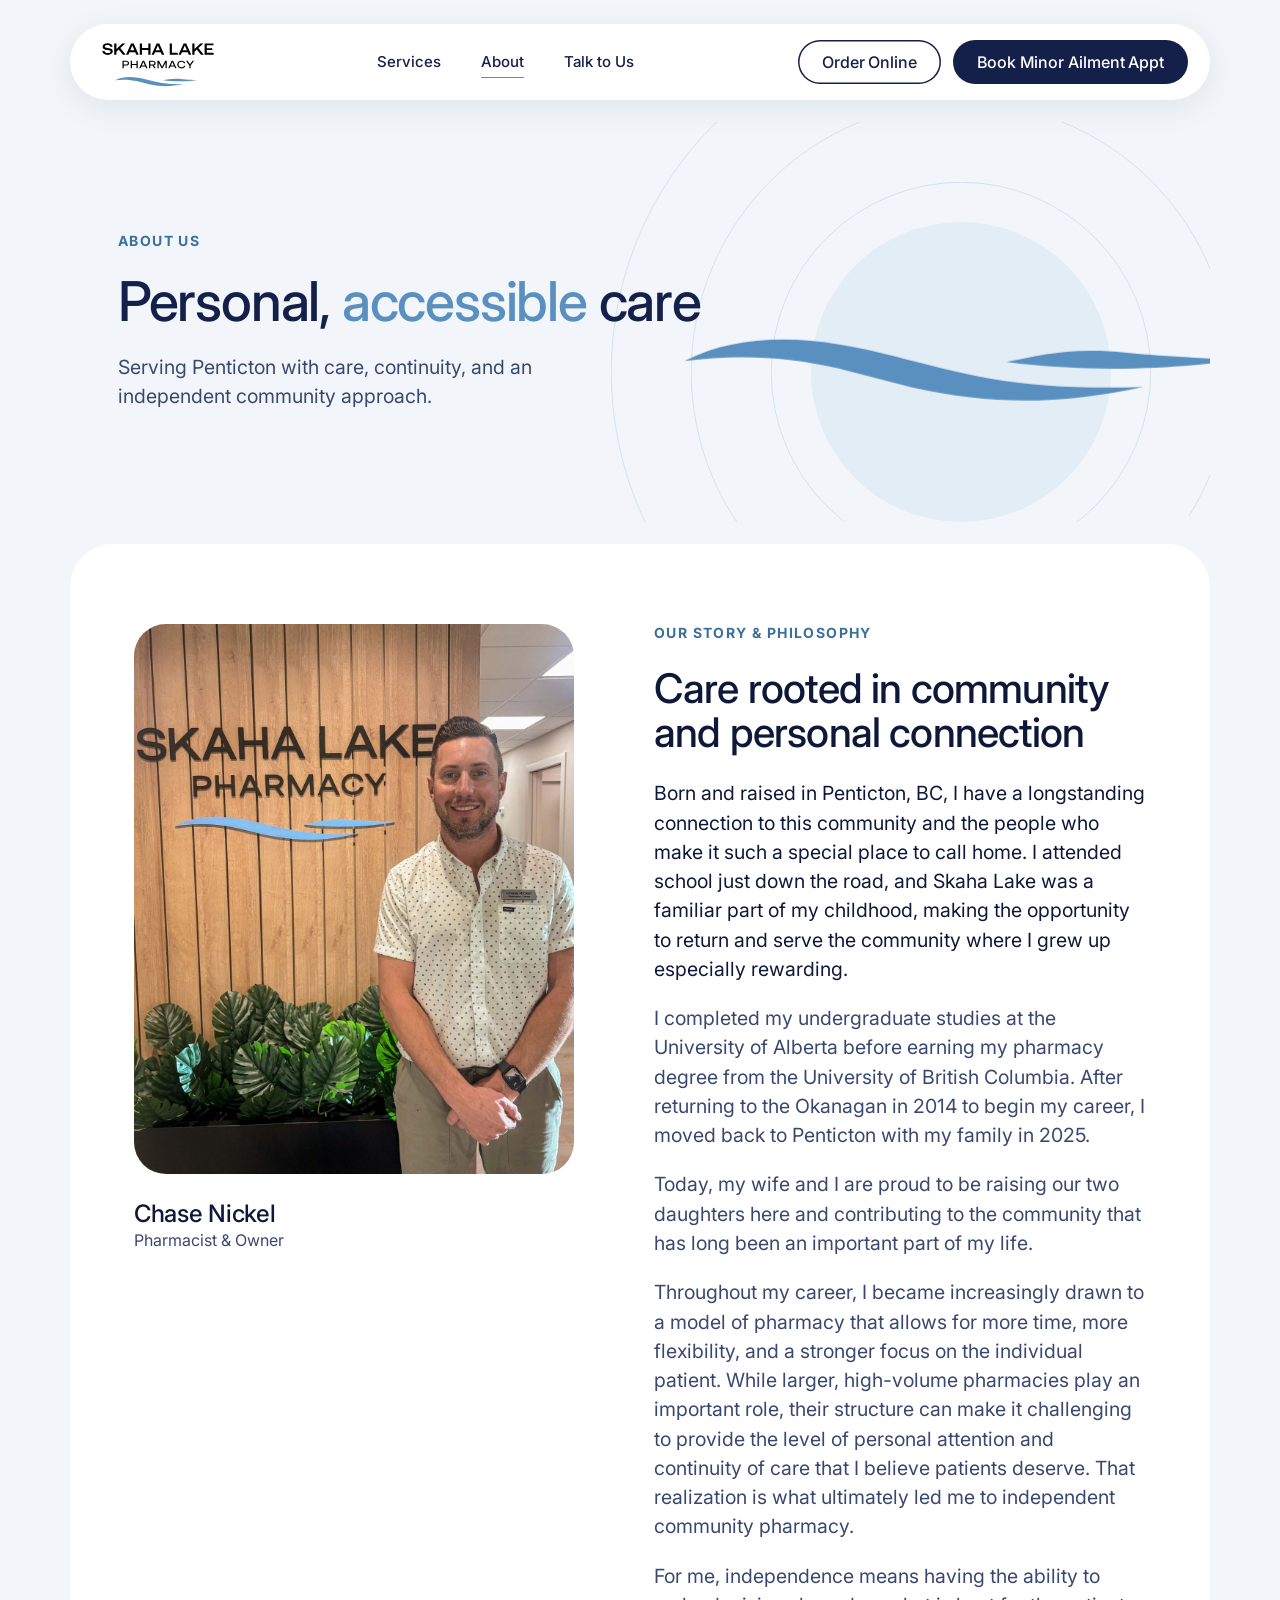
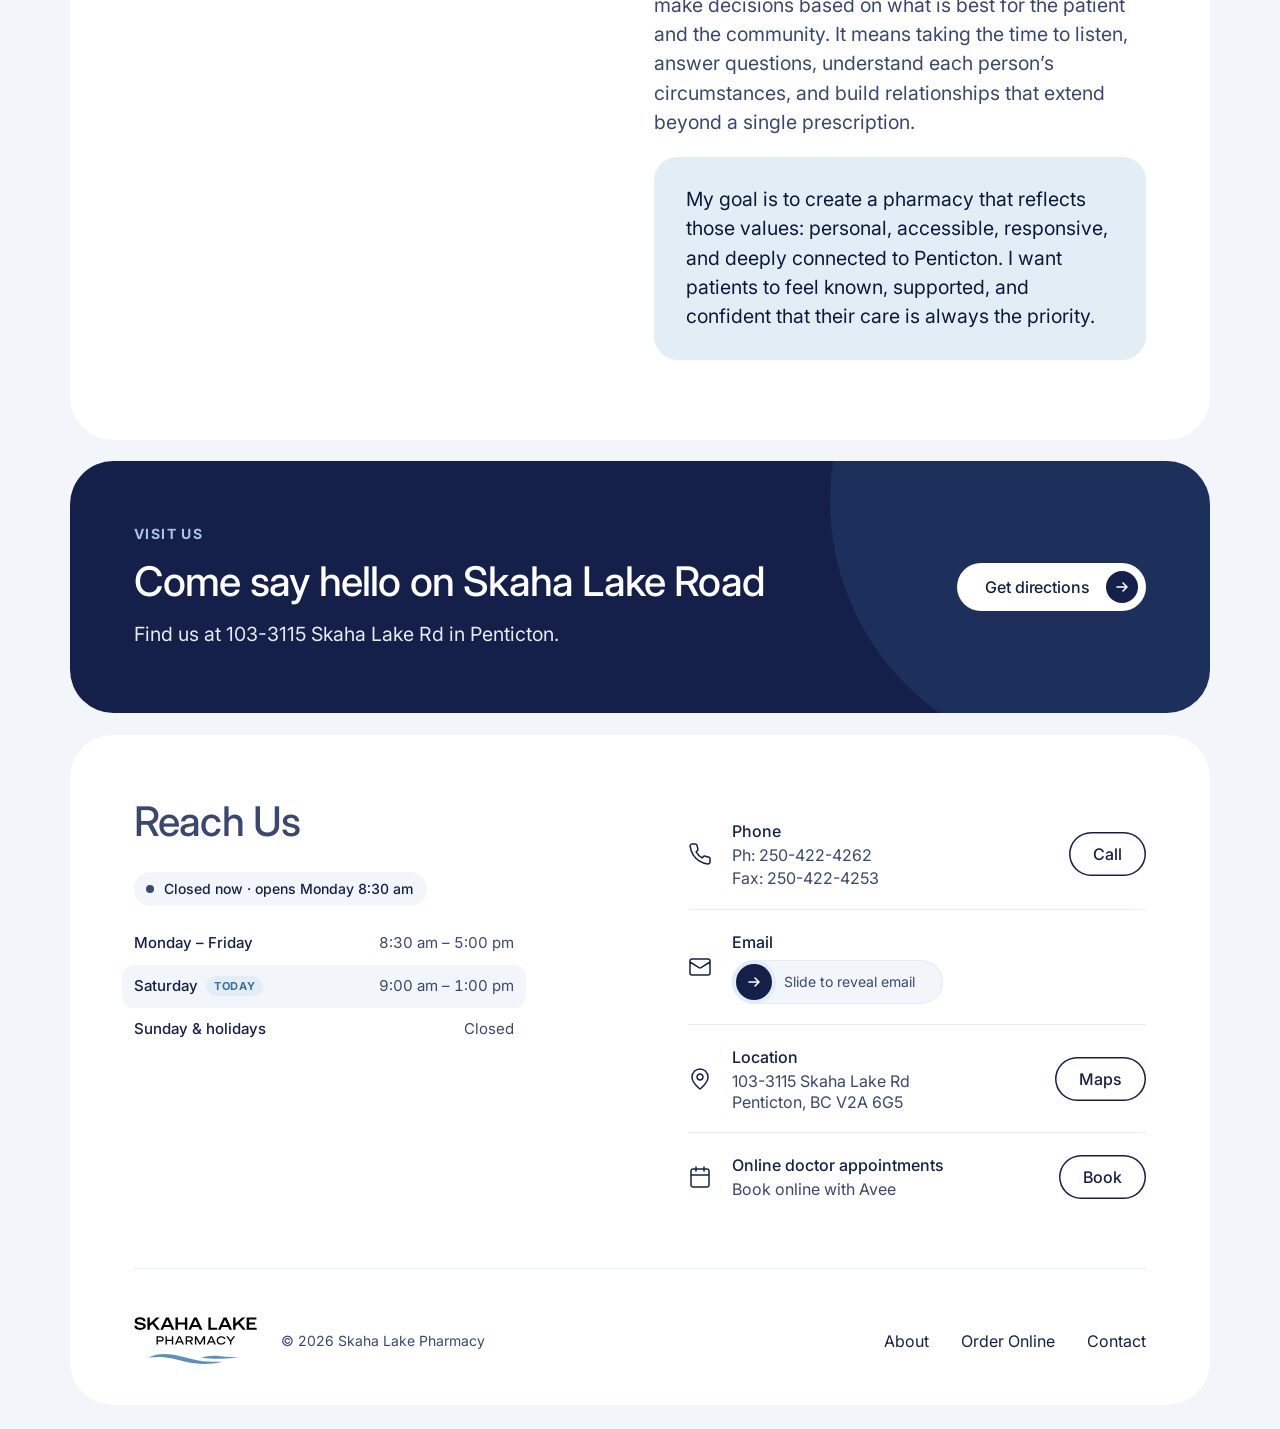
==== commit da0e87a6: "Add slide-to-reveal email row to footer Co-Authored-By: Claude Opus 5.5 <noreply@anthropic.com>" ====
--- a/public/about/index.html
+++ b/public/about/index.html
@@ -25,7 +25,7 @@
 <link rel="preconnect" href="https://fonts.googleapis.com">
 <link rel="preconnect" href="https://fonts.gstatic.com" crossorigin>
 <link rel="stylesheet" href="https://fonts.googleapis.com/css2?family=Inter:opsz,wght@14..32,400..700&amp;display=swap">
-<link rel="stylesheet" href="../assets/css/site.css?v=c0565055">
+<link rel="stylesheet" href="../assets/css/site.css?v=5db14437">
 <script>
   document.documentElement.classList.add('js');
   if (document.prerendering) {
@@ -33,7 +33,7 @@
     document.addEventListener('prerenderingchange', () => document.documentElement.classList.remove('is-prerendering'), { once: true });
   }
 </script>
-<script src="../assets/js/site.js?v=c0565055" defer></script>
+<script src="../assets/js/site.js?v=5db14437" defer></script>
 <script type="speculationrules">
   { "prerender": [{ "where": { "href_matches": "/*" }, "eagerness": "moderate" }] }
 </script>
@@ -201,6 +201,23 @@
         <a class="btn btn--outline btn--sm" href="tel:+12504224262" aria-label="Call Skaha Lake Pharmacy"><span class="btn__label">Call</span></a>
       </div>
       <div class="contact-row">
+        <svg class="icon contact-row__icon" width="24" height="24" aria-hidden="true"><use href="../assets/img/icons.svg?v=5db14437#mail"></use></svg>
+        <div class="contact-row__text">
+          <p class="contact-row__label">Email</p>
+          <noscript><p>Please call us for our email address.</p></noscript>
+          <div class="email-reveal" data-email hidden>
+            <div class="email-slide" data-email-slide>
+              <span class="email-slide__fill" aria-hidden="true"></span>
+              <span class="email-slide__hint" aria-hidden="true">Slide to reveal email</span>
+              <button class="email-slide__handle" type="button" aria-label="Reveal email address" data-email-handle>
+                <svg class="arrow" width="16" height="16" viewBox="0 0 16 16" aria-hidden="true"><path d="M3 8H13M9 12L13 8L9 4"/></svg>
+              </button>
+            </div>
+            <p class="email-reveal__address" data-email-address hidden><a class="link" data-email-link></a></p>
+          </div>
+        </div>
+      </div>
+      <div class="contact-row">
         <svg class="icon contact-row__icon" width="24" height="24" aria-hidden="true"><use href="../assets/img/icons.svg#location"></use></svg>
         <div class="contact-row__text">
           <p class="contact-row__label">Location</p>
--- a/public/assets/css/site.css
+++ b/public/assets/css/site.css
@@ -1887,6 +1887,100 @@
   }
 }
 
+/* Reserves the slider's height so the footer doesn't jump on reveal. */
+.email-reveal {
+  min-height: 44px;
+  margin-top: 4px;
+}
+
+.email-reveal[hidden],
+.email-reveal [hidden] { display: none; }
+
+.email-reveal__address {
+  margin-top: -4px;
+  line-height: 24px;
+}
+
+.email-slide {
+  --handle: 36px;
+  --inset: 4px;
+  position: relative;
+  display: flex;
+  align-items: center;
+  width: 100%;
+  max-width: 211px;
+  height: 44px;
+  border-radius: var(--r-pill);
+  background: var(--blue-50);
+  box-shadow: inset 0 0 0 1px var(--blue-100);
+  cursor: grab;
+  user-select: none;
+  -webkit-user-select: none;
+  /* Vertical swipes still scroll the page; horizontal ones drive the slider. */
+  touch-action: pan-y;
+}
+
+.email-slide__fill {
+  position: absolute;
+  left: 0;
+  top: 0;
+  bottom: 0;
+  width: calc(var(--x, 0px) + var(--handle) + var(--inset) * 2);
+  border-radius: inherit;
+  background: var(--blue-100);
+  transition: width 0.5s var(--ease-out);
+}
+
+.email-slide__hint {
+  position: relative;
+  padding-left: calc(var(--handle) + var(--inset) + 12px);
+  font-size: 14px;
+  line-height: 20px;
+  white-space: nowrap;
+  color: var(--navy-600);
+  opacity: calc(1 - var(--p, 0) * 1.8);
+  transition: opacity 0.3s ease;
+}
+
+.email-slide__handle {
+  position: absolute;
+  left: var(--inset);
+  top: var(--inset);
+  display: grid;
+  place-items: center;
+  flex: none;
+  width: var(--handle);
+  height: var(--handle);
+  aspect-ratio: 1;
+  padding: 0;
+  border: 0;
+  border-radius: 50%;
+  color: var(--white);
+  background: var(--navy-800);
+  cursor: inherit;
+  touch-action: inherit;
+  transform: translateX(var(--x, 0px));
+  transition: transform 0.5s var(--ease-spring), background-color 0.3s ease;
+}
+
+.email-slide__handle .arrow { transition: transform 0.5s var(--ease-spring); }
+
+.email-slide.is-dragging { cursor: grabbing; }
+
+.email-slide.is-dragging .email-slide__fill,
+.email-slide.is-dragging .email-slide__handle,
+.email-slide.is-dragging .email-slide__hint { transition: none; }
+
+.email-slide.is-done { cursor: default; }
+
+.email-slide.is-done .email-slide__fill,
+.email-slide.is-done .email-slide__handle { transition-timing-function: var(--ease-out); }
+
+@media (hover: hover) {
+  .email-slide:hover .email-slide__handle { background: var(--navy-700); }
+  .email-slide:hover .arrow { transform: translateX(2px); }
+}
+
 .footer__bar {
   display: flex;
   flex-wrap: wrap;
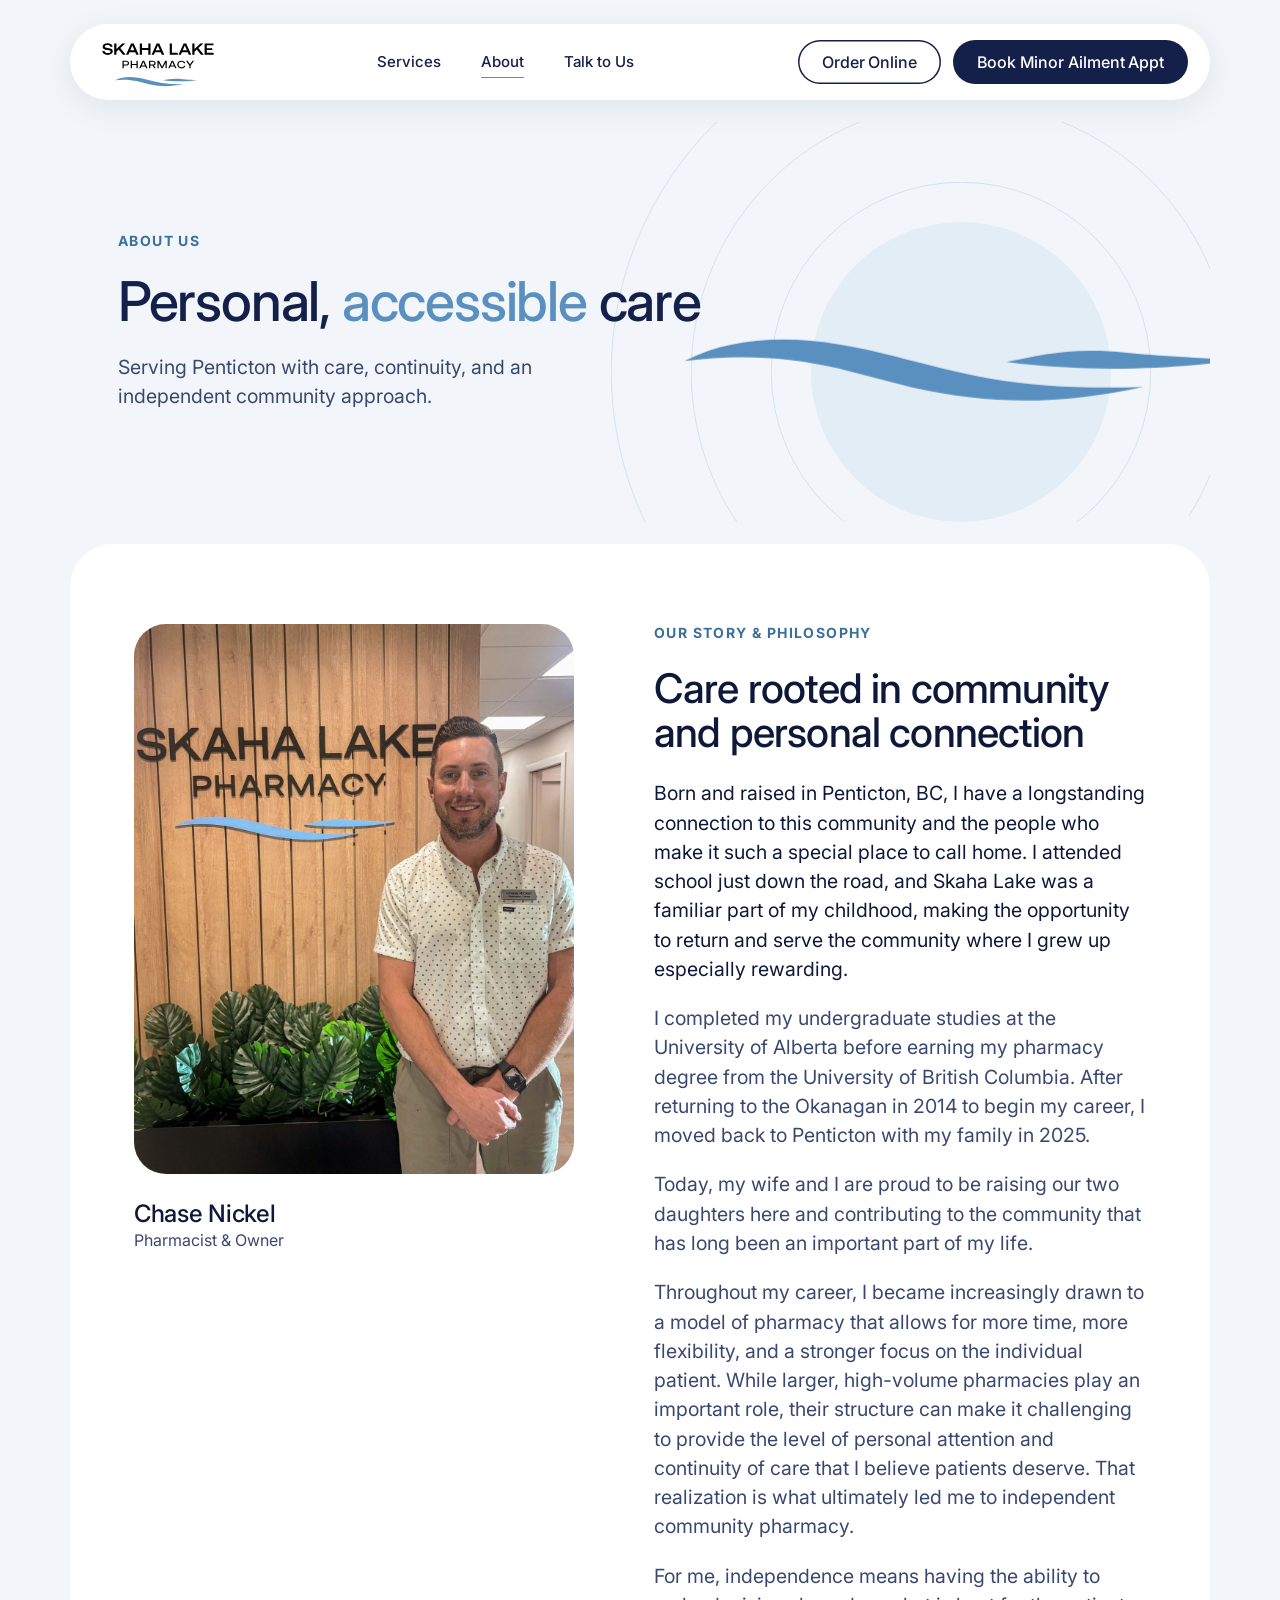
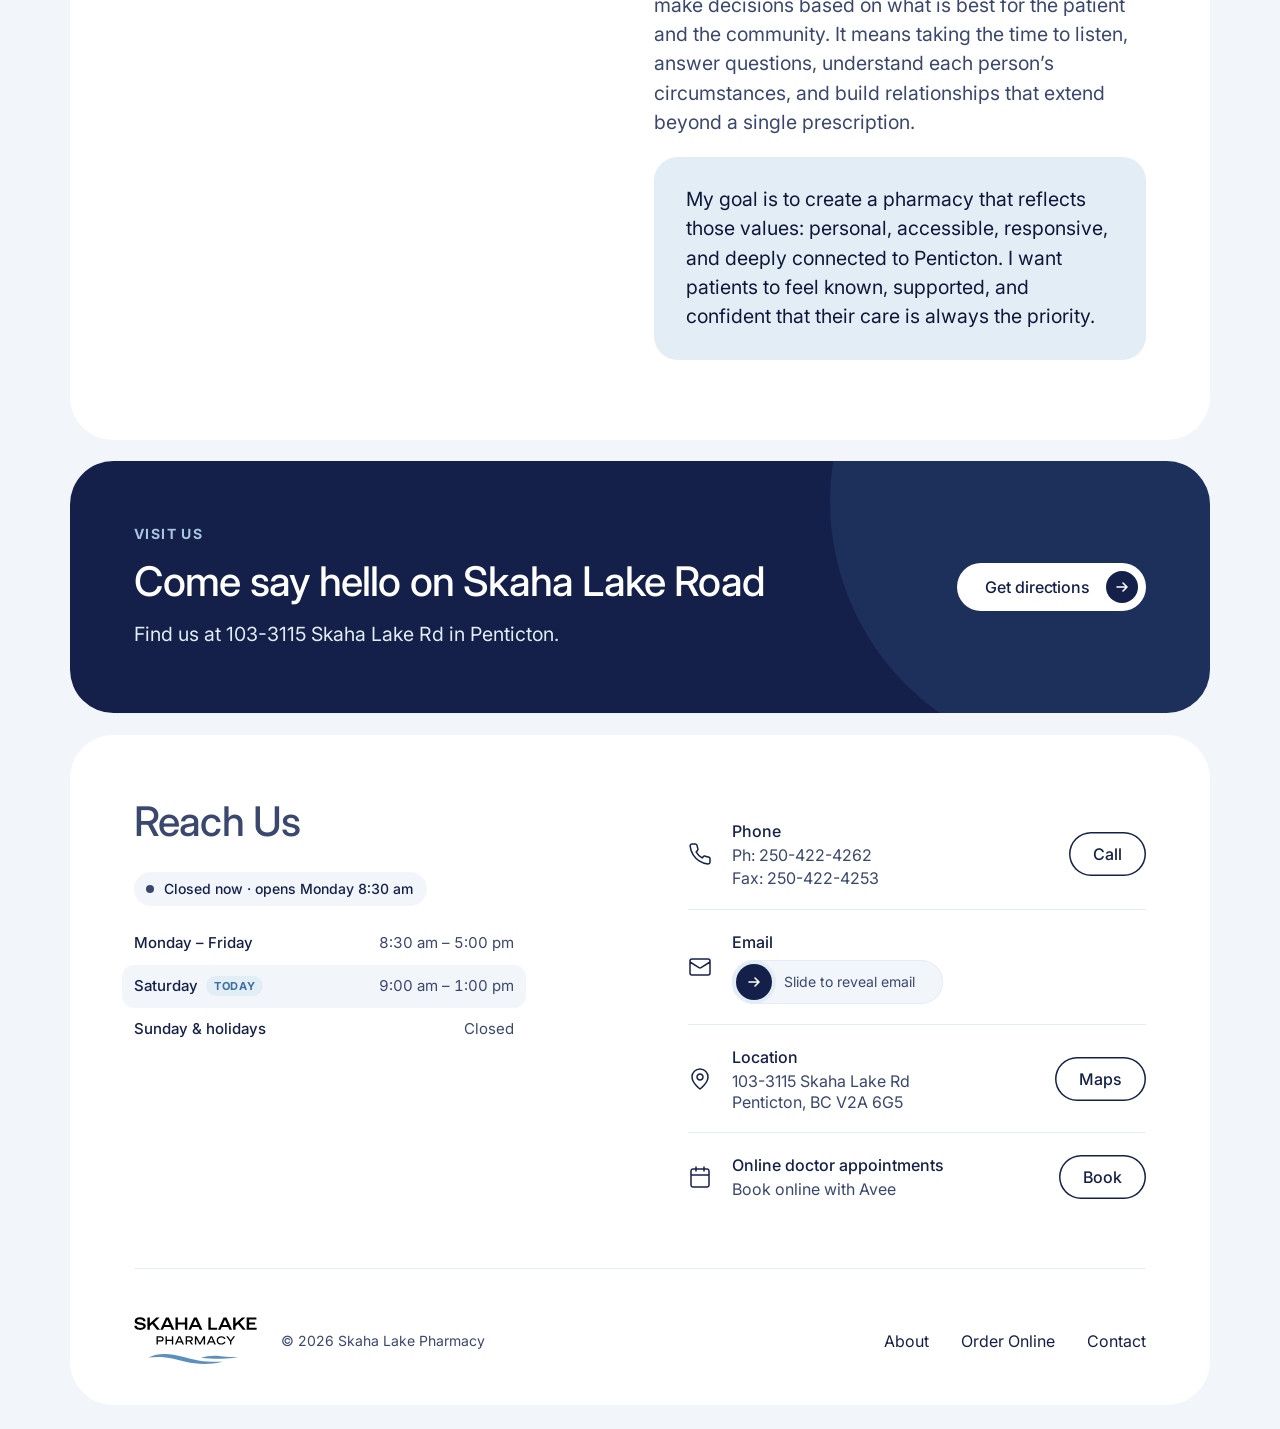
==== commit 3d319e63: "Point doctor booking button to new Avee link Co-Authored-By: Claude Opus 5.5 <noreply@anthropic.com>" ====
--- a/public/about/index.html
+++ b/public/about/index.html
@@ -231,7 +231,7 @@
           <p class="contact-row__label">Online doctor appointments</p>
           <p>Book online with Avee</p>
         </div>
-        <a class="btn btn--outline btn--sm" href="https://www.avee.health" target="_blank" rel="noopener" aria-label="Book an online doctor appointment with Avee"><span class="btn__label">Book</span></a>
+        <a class="btn btn--outline btn--sm" href="https://booking.avee.health/GKZ47" target="_blank" rel="noopener" aria-label="Book an online doctor appointment with Avee"><span class="btn__label">Book</span></a>
       </div>
     </address>
   </div>
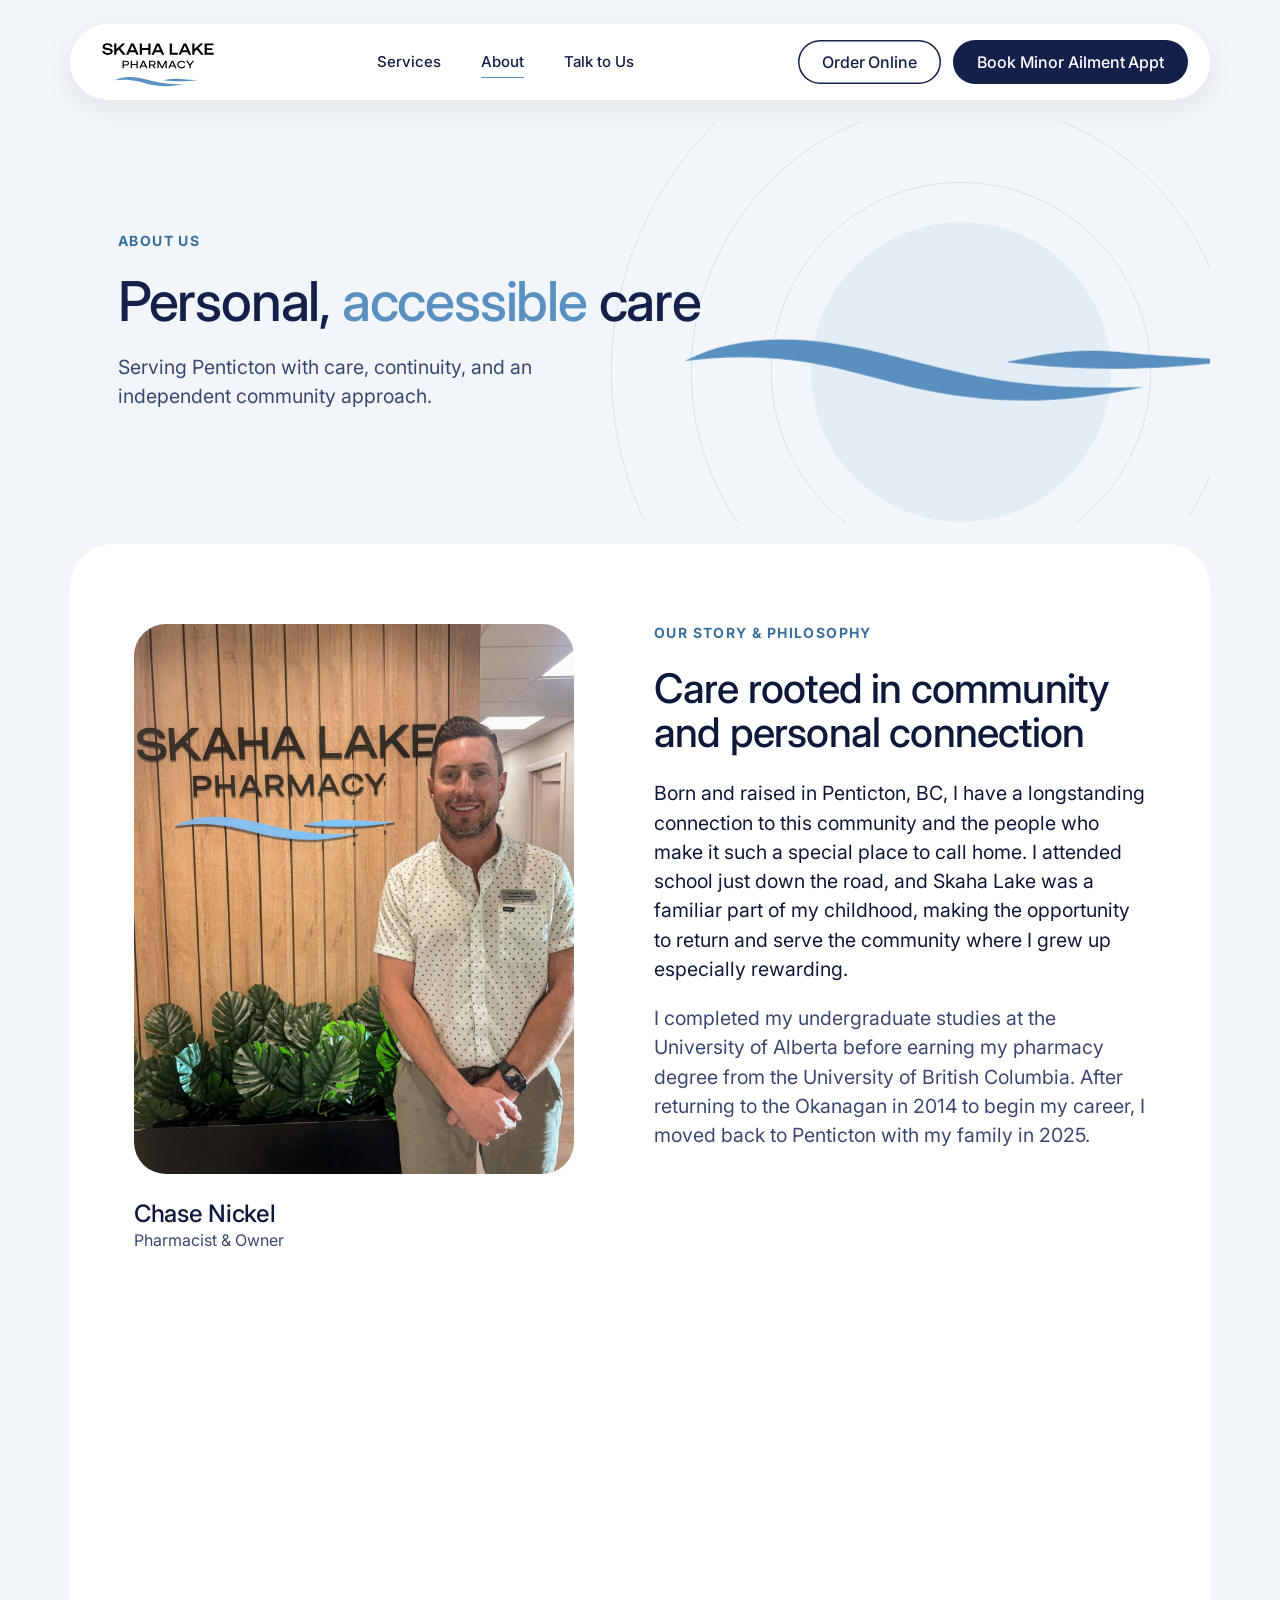
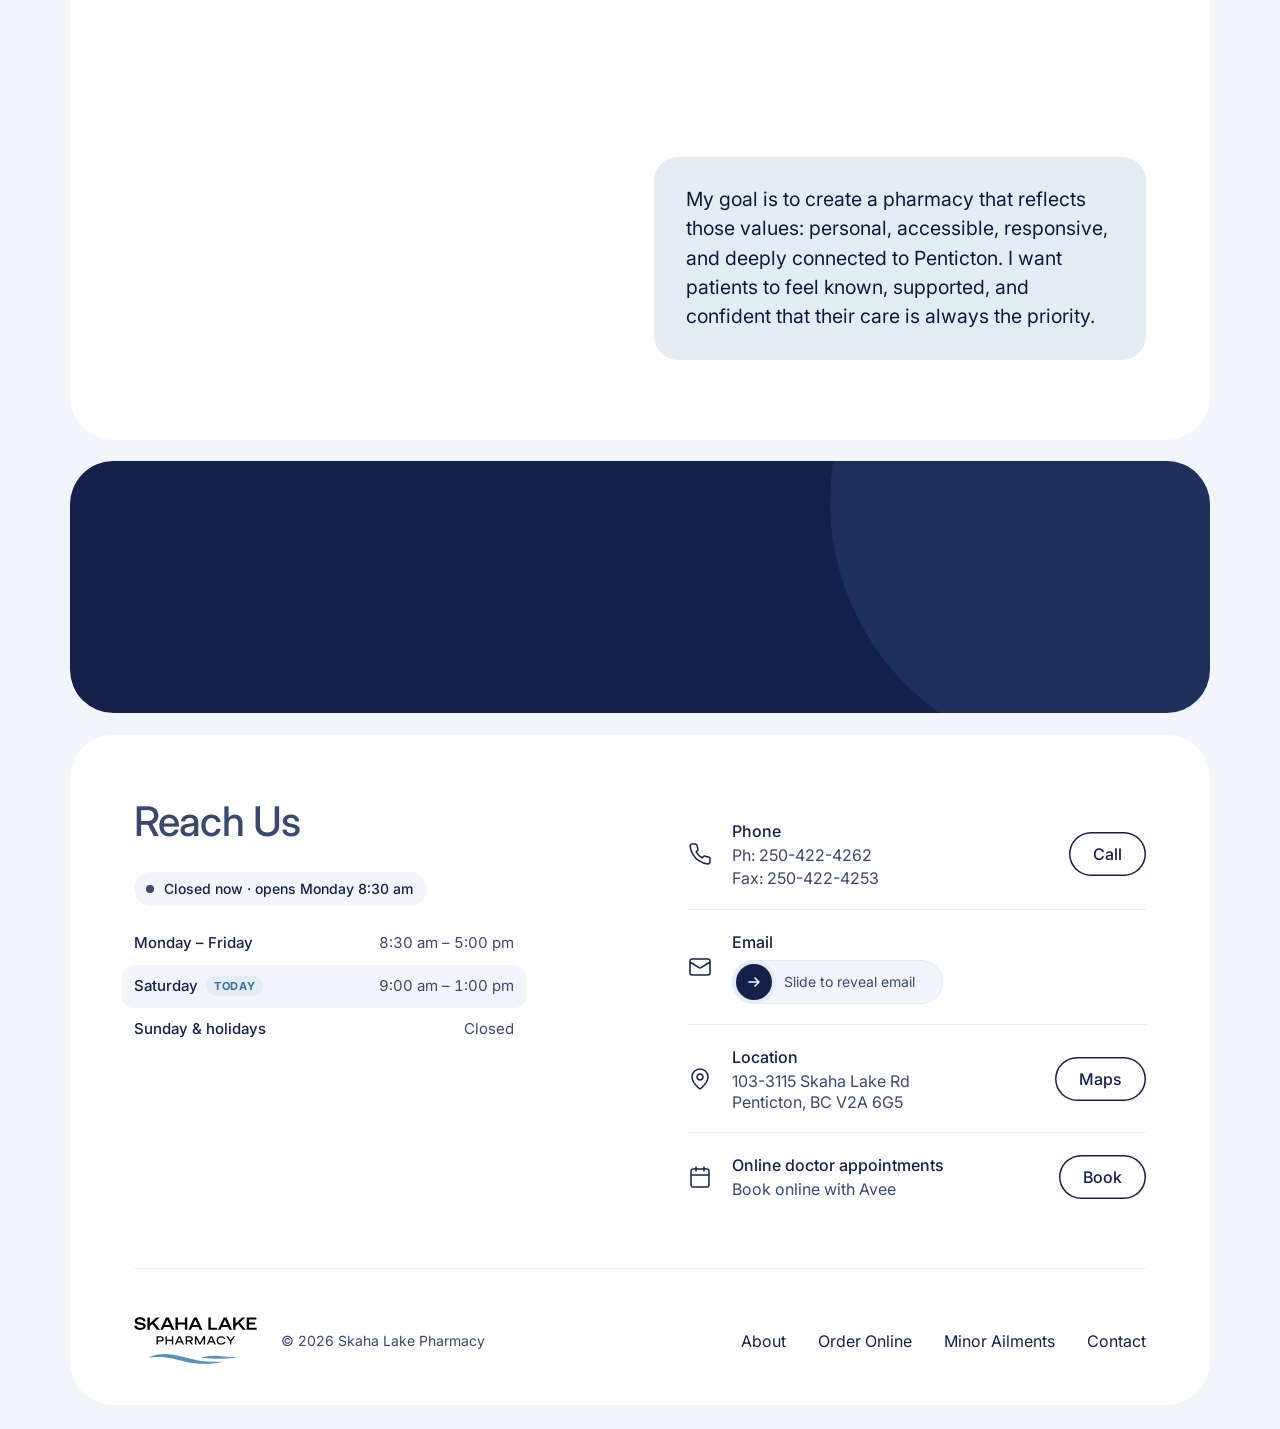
==== commit 2568341c: "Add minor ailments page and route nav booking through it Co-Authored-By: Claude Opus 5.5 <noreply@an" ====
--- a/public/about/index.html
+++ b/public/about/index.html
@@ -25,7 +25,7 @@
 <link rel="preconnect" href="https://fonts.googleapis.com">
 <link rel="preconnect" href="https://fonts.gstatic.com" crossorigin>
 <link rel="stylesheet" href="https://fonts.googleapis.com/css2?family=Inter:opsz,wght@14..32,400..700&amp;display=swap">
-<link rel="stylesheet" href="../assets/css/site.css?v=5db14437">
+<link rel="stylesheet" href="../assets/css/site.css?v=879697e4">
 <script>
   document.documentElement.classList.add('js');
   if (document.prerendering) {
@@ -33,7 +33,7 @@
     document.addEventListener('prerenderingchange', () => document.documentElement.classList.remove('is-prerendering'), { once: true });
   }
 </script>
-<script src="../assets/js/site.js?v=5db14437" defer></script>
+<script src="../assets/js/site.js?v=879697e4" defer></script>
 <script type="speculationrules">
   { "prerender": [{ "where": { "href_matches": "/*" }, "eagerness": "moderate" }] }
 </script>
@@ -94,7 +94,7 @@
       </ul>
       <div class="nav__actions">
         <a class="btn btn--outline btn--sm" href="../order-online/"><span class="btn__label">Order Online</span></a>
-        <a class="btn btn--solid btn--sm" href="https://www.bookapharmacist.gov.bc.ca/minorail/s/" target="_blank" rel="noopener"><span class="btn__label">Book Minor Ailment Appt</span></a>
+        <a class="btn btn--solid btn--sm" href="../minor-ailments/"><span class="btn__label">Book Minor Ailment Appt</span></a>
       </div>
       <button class="nav__toggle" type="button" aria-expanded="false" aria-controls="nav-drawer" aria-label="Open menu" data-nav-toggle>
         <span class="nav__toggle-line"></span>
@@ -110,7 +110,7 @@
           <li><a href="#contact">Talk to Us</a></li>
         </ul>
         <div class="nav__drawer-actions">
-          <a class="btn btn--solid" href="https://www.bookapharmacist.gov.bc.ca/minorail/s/" target="_blank" rel="noopener"><span class="btn__label">Book Minor Ailment Appt</span></a>
+          <a class="btn btn--solid" href="../minor-ailments/"><span class="btn__label">Book Minor Ailment Appt</span></a>
           <a class="btn btn--outline" href="tel:+12504224262"><span class="btn__label">Call 250-422-4262</span></a>
         </div>
       </div>
@@ -201,7 +201,7 @@
         <a class="btn btn--outline btn--sm" href="tel:+12504224262" aria-label="Call Skaha Lake Pharmacy"><span class="btn__label">Call</span></a>
       </div>
       <div class="contact-row">
-        <svg class="icon contact-row__icon" width="24" height="24" aria-hidden="true"><use href="../assets/img/icons.svg?v=5db14437#mail"></use></svg>
+        <svg class="icon contact-row__icon" width="24" height="24" aria-hidden="true"><use href="../assets/img/icons.svg?v=879697e4#mail"></use></svg>
         <div class="contact-row__text">
           <p class="contact-row__label">Email</p>
           <noscript><p>Please call us for our email address.</p></noscript>
@@ -245,6 +245,7 @@
     <ul class="footer__links" role="list">
       <li><a class="link" href="../about/">About</a></li>
       <li><a class="link" href="../order-online/">Order Online</a></li>
+      <li><a class="link" href="../minor-ailments/">Minor Ailments</a></li>
       <li><a class="link" href="#contact">Contact</a></li>
     </ul>
   </div>
--- a/public/assets/css/site.css
+++ b/public/assets/css/site.css
@@ -1739,6 +1739,229 @@
   }
 }
 
+/* Minor ailments
+   ========================================================================== */
+
+.ailments-hero__actions { justify-content: center; }
+.ailments-hero .brow { text-wrap: balance; }
+
+.ailments-hero__note {
+  max-width: 520px;
+  font-size: 14px;
+  line-height: 20px;
+  text-wrap: balance;
+}
+
+.ailments {
+  display: flex;
+  flex-direction: column;
+  gap: 56px;
+  padding: 80px 64px;
+}
+
+.ailments__alert {
+  padding: 16px 20px;
+  border-radius: 16px;
+  font-size: 16px;
+  line-height: 1.45;
+  background: var(--blue-50);
+}
+
+.ailments__alert strong {
+  font-weight: 600;
+  color: var(--navy-900);
+}
+
+.ailments__source {
+  font-size: 15px;
+  line-height: 1.4;
+}
+
+.ailment-group {
+  display: grid;
+  grid-template-columns: minmax(0, 1fr) minmax(0, 2fr);
+  gap: 48px;
+  align-items: start;
+}
+
+.ailment-group__title {
+  position: sticky;
+  top: var(--header-offset);
+  font-size: clamp(1.75rem, 1.5rem + 0.8vw, 2.25rem);
+  line-height: 1.15;
+  font-weight: 500;
+  letter-spacing: -0.018em;
+  color: var(--navy-900);
+  text-wrap: balance;
+}
+
+.ailment-group__intro {
+  position: sticky;
+  top: var(--header-offset);
+  display: flex;
+  flex-direction: column;
+  gap: 16px;
+}
+
+.ailment-group--faq .h2 { font-size: clamp(1.75rem, 1.5rem + 0.8vw, 2.25rem); }
+
+.ailment-list { border-top: 1px solid var(--blue-100); }
+
+.ailment {
+  border-bottom: 1px solid var(--blue-100);
+  scroll-margin-top: var(--header-offset);
+}
+
+.ailment summary {
+  display: flex;
+  align-items: center;
+  justify-content: space-between;
+  gap: 20px;
+  padding: 18px 0;
+  border-radius: 8px;
+  cursor: pointer;
+  list-style: none;
+}
+
+.ailment summary::-webkit-details-marker { display: none; }
+
+.ailment__title {
+  font-size: 18px;
+  line-height: 1.35;
+  font-weight: 500;
+  letter-spacing: -0.008em;
+  color: var(--navy-800);
+  transition: color 0.25s ease;
+}
+
+.ailment__icon {
+  position: relative;
+  flex: none;
+  width: 32px;
+  height: 32px;
+  aspect-ratio: 1;
+  border-radius: 50%;
+  background: var(--blue-50);
+  color: var(--navy-800);
+  transition: background-color 0.3s ease, color 0.3s ease;
+}
+
+.ailment__icon::before,
+.ailment__icon::after {
+  content: "";
+  position: absolute;
+  left: 50%;
+  top: 50%;
+  width: 12px;
+  height: 1.6px;
+  margin: -0.8px 0 0 -6px;
+  border-radius: 1px;
+  background: currentColor;
+  transition: transform 0.4s var(--ease-out);
+}
+
+.ailment__icon::after { transform: rotate(90deg); }
+
+.ailment[open] .ailment__icon {
+  background: var(--navy-800);
+  color: var(--white);
+}
+
+.ailment[open] .ailment__icon::after { transform: rotate(0deg); }
+
+.ailment__body {
+  display: flex;
+  flex-direction: column;
+  gap: 12px;
+  max-width: 620px;
+  padding: 0 52px 24px 0;
+  font-size: 16px;
+  line-height: 1.5;
+}
+
+.ailment__body ul {
+  display: flex;
+  flex-direction: column;
+  gap: 6px;
+  padding: 0;
+  list-style: none;
+}
+
+.ailment__body li {
+  position: relative;
+  padding-left: 18px;
+}
+
+.ailment__body li::before {
+  content: "";
+  position: absolute;
+  left: 2px;
+  top: 0.62em;
+  width: 6px;
+  height: 6px;
+  border-radius: 50%;
+  background: var(--blue-500);
+}
+
+.ailment__body strong {
+  font-weight: 600;
+  color: var(--navy-800);
+}
+
+.ailment__note {
+  padding-left: 12px;
+  border-left: 2px solid var(--blue-300);
+  color: var(--navy-800);
+}
+
+.service__more {
+  display: inline-block;
+  margin-top: 4px;
+  font-weight: 500;
+  color: var(--navy-800);
+}
+
+@media (hover: hover) {
+  .ailment summary:hover .ailment__title { color: var(--blue-700); }
+  .ailment:not([open]) summary:hover .ailment__icon { background: var(--blue-100); }
+}
+
+@media (prefers-reduced-motion: no-preference) {
+  @supports (interpolate-size: allow-keywords) {
+    .ailment { interpolate-size: allow-keywords; }
+
+    .ailment::details-content {
+      block-size: 0;
+      overflow: clip;
+      transition: block-size 0.4s var(--ease-out), content-visibility 0.4s allow-discrete;
+    }
+
+    .ailment[open]::details-content { block-size: auto; }
+  }
+}
+
+@media (max-width: 959px) {
+  .ailments {
+    gap: 40px;
+    padding: 48px 24px;
+  }
+
+  .ailment-group {
+    grid-template-columns: 1fr;
+    gap: 16px;
+  }
+
+  .ailment-group__title,
+  .ailment-group__intro { position: static; }
+
+  .ailment__body { padding-right: 0; }
+}
+
+@media (max-width: 359px) {
+  .cta-band:has(.btn--primary) { padding-inline: 16px; }
+  .cta-band .btn--primary { padding-left: 20px; font-size: 15px; }
+}
+
 /* Footer
    ========================================================================== */
 
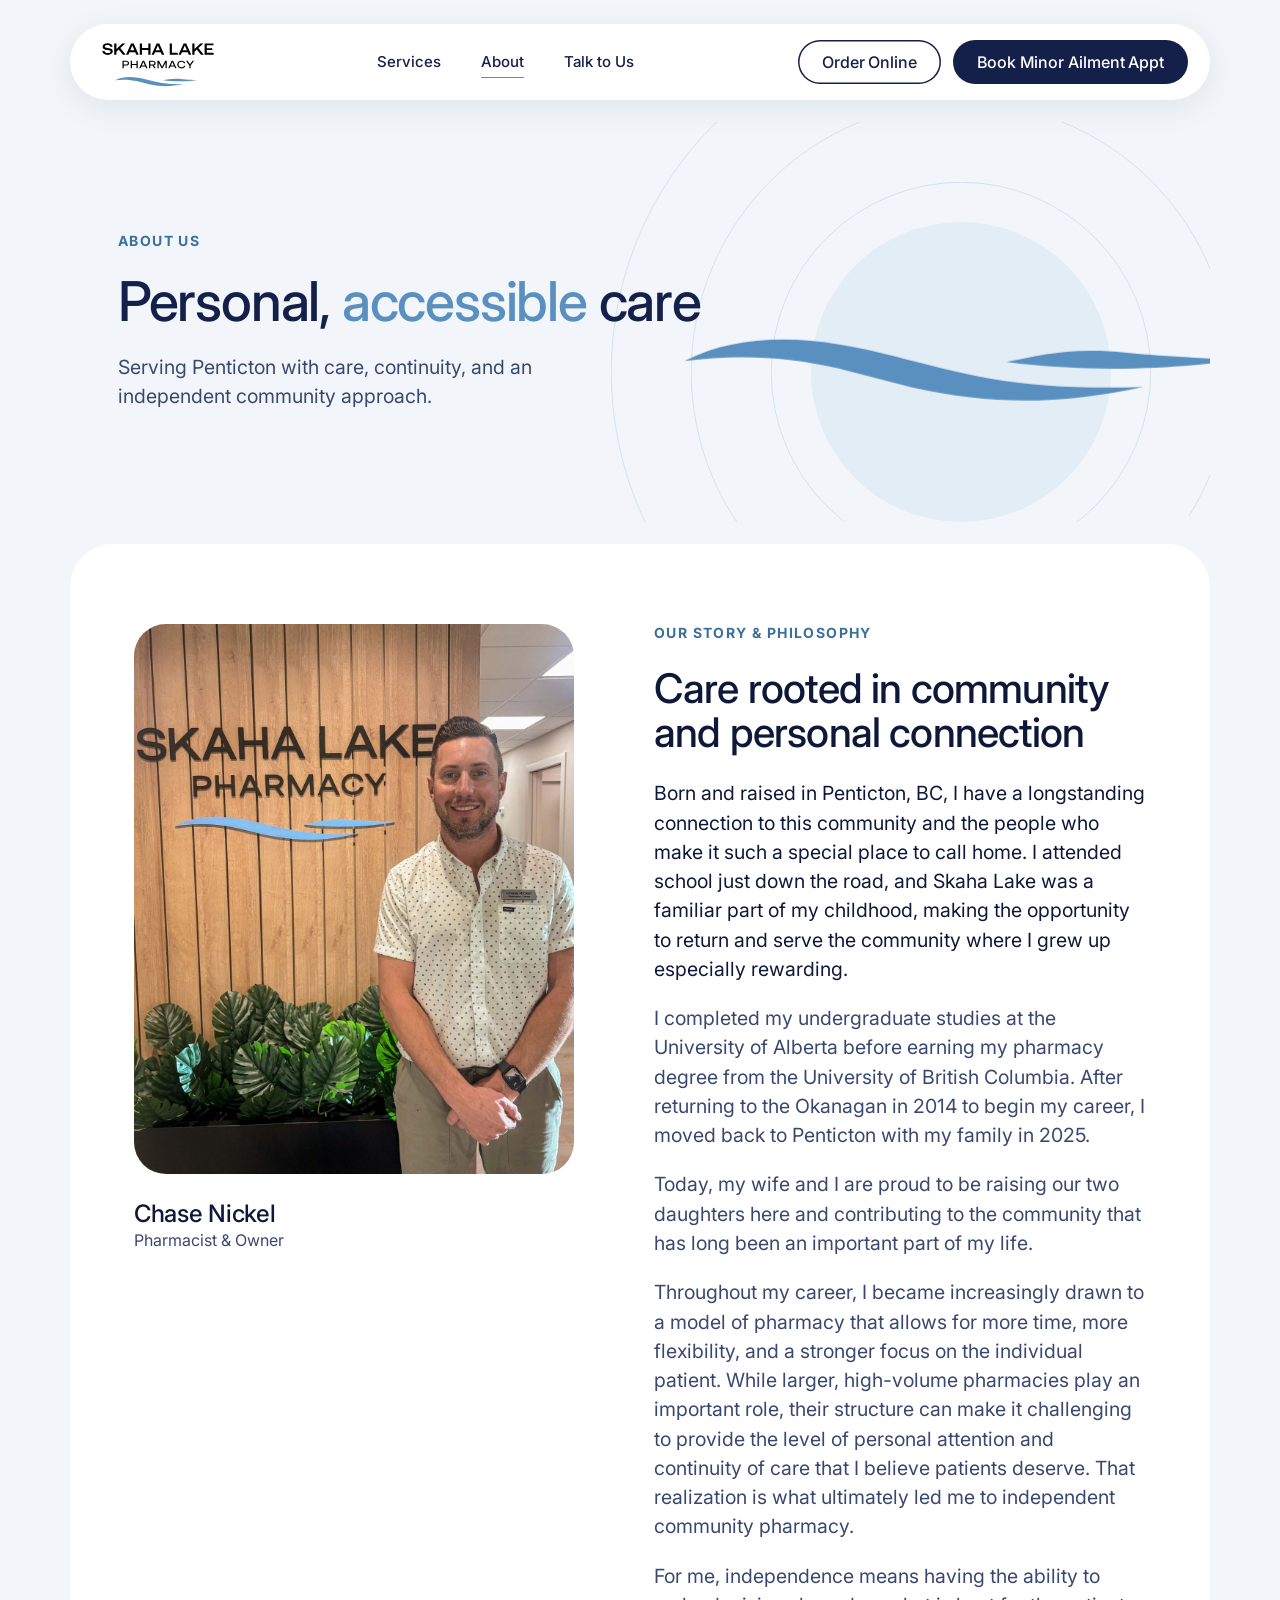
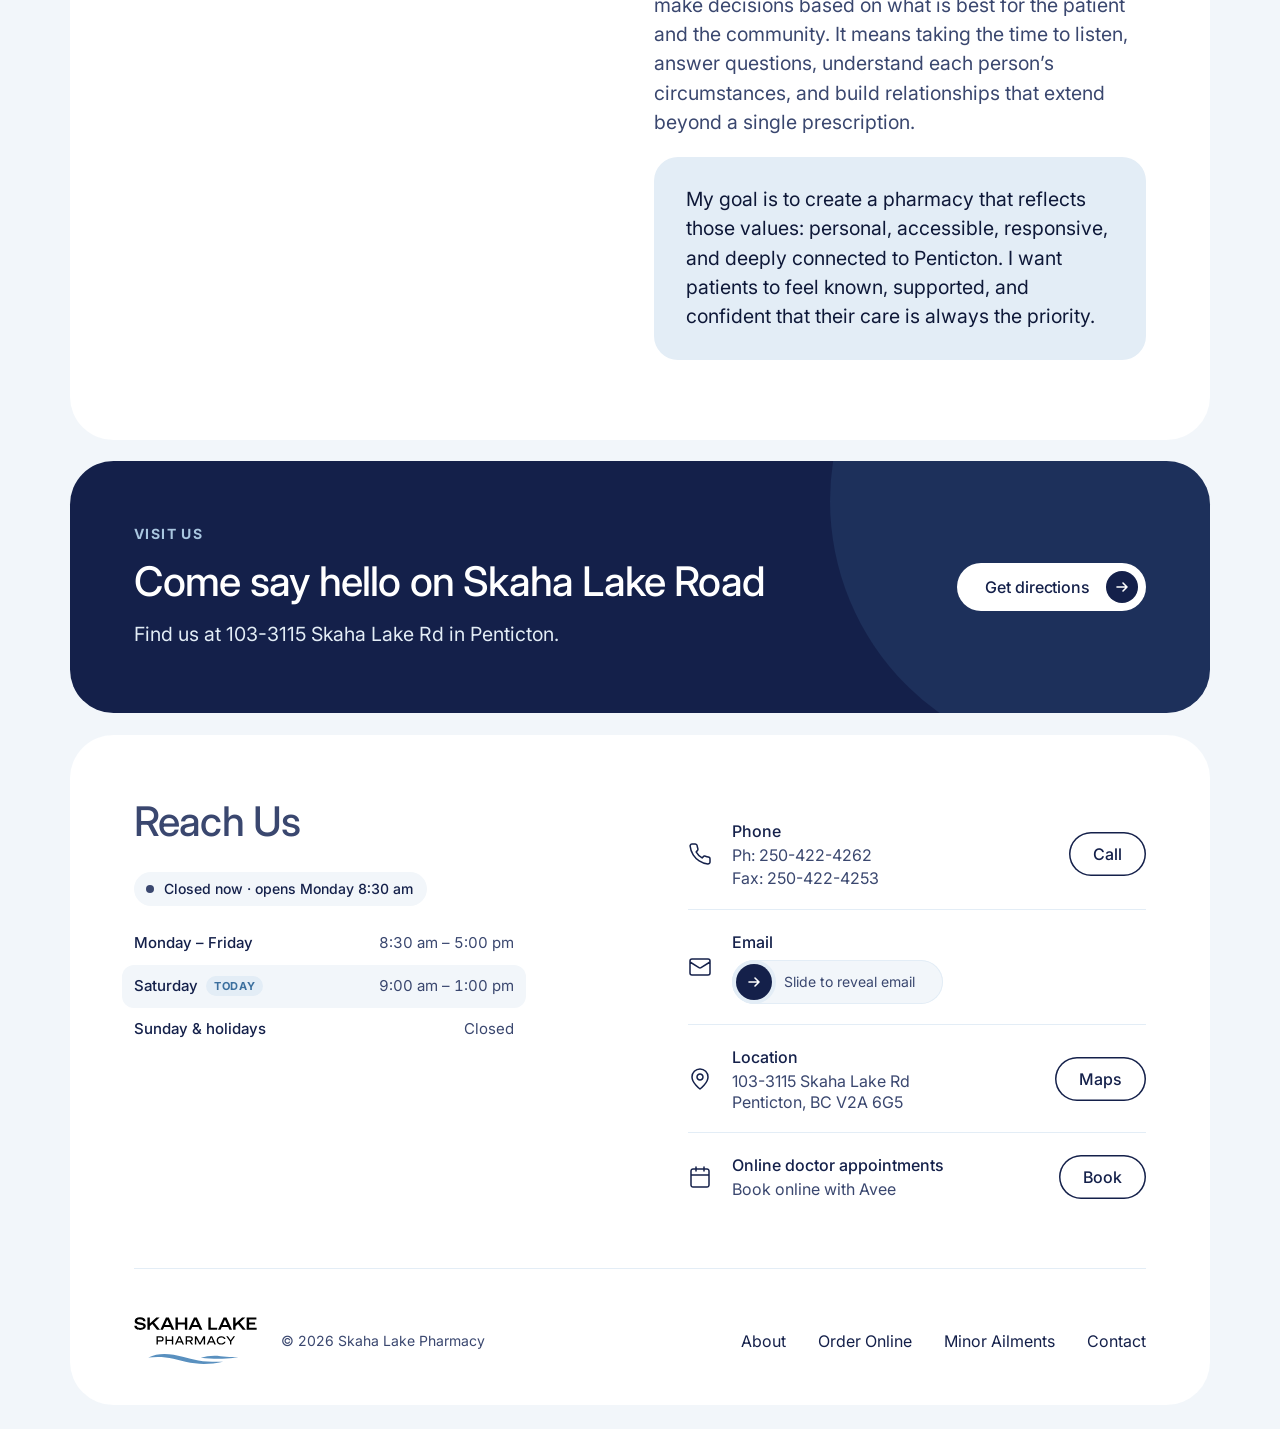
==== commit 3333076a: "Relabel external booking buttons; point homepage tile to minor ailments page Co-Authored-By: Claude " ====
--- a/public/about/index.html
+++ b/public/about/index.html
@@ -25,7 +25,7 @@
 <link rel="preconnect" href="https://fonts.googleapis.com">
 <link rel="preconnect" href="https://fonts.gstatic.com" crossorigin>
 <link rel="stylesheet" href="https://fonts.googleapis.com/css2?family=Inter:opsz,wght@14..32,400..700&amp;display=swap">
-<link rel="stylesheet" href="../assets/css/site.css?v=879697e4">
+<link rel="stylesheet" href="../assets/css/site.css?v=0163f4e5">
 <script>
   document.documentElement.classList.add('js');
   if (document.prerendering) {
@@ -33,7 +33,7 @@
     document.addEventListener('prerenderingchange', () => document.documentElement.classList.remove('is-prerendering'), { once: true });
   }
 </script>
-<script src="../assets/js/site.js?v=879697e4" defer></script>
+<script src="../assets/js/site.js?v=0163f4e5" defer></script>
 <script type="speculationrules">
   { "prerender": [{ "where": { "href_matches": "/*" }, "eagerness": "moderate" }] }
 </script>
@@ -201,7 +201,7 @@
         <a class="btn btn--outline btn--sm" href="tel:+12504224262" aria-label="Call Skaha Lake Pharmacy"><span class="btn__label">Call</span></a>
       </div>
       <div class="contact-row">
-        <svg class="icon contact-row__icon" width="24" height="24" aria-hidden="true"><use href="../assets/img/icons.svg?v=879697e4#mail"></use></svg>
+        <svg class="icon contact-row__icon" width="24" height="24" aria-hidden="true"><use href="../assets/img/icons.svg?v=0163f4e5#mail"></use></svg>
         <div class="contact-row__text">
           <p class="contact-row__label">Email</p>
           <noscript><p>Please call us for our email address.</p></noscript>
--- a/public/assets/css/site.css
+++ b/public/assets/css/site.css
@@ -1914,6 +1914,19 @@
   color: var(--navy-800);
 }
 
+/* Outbound arrows (↗) loop diagonally instead of sideways */
+@keyframes arrow-out {
+  0% { transform: translate(0, 0); }
+  40% { transform: translate(130%, -130%); }
+  40.01% { transform: translate(-130%, 130%); }
+  100% { transform: translate(0, 0); }
+}
+
+@media (hover: hover) {
+  .btn:hover .arrow--out,
+  .service--cta:hover .arrow--out { animation-name: arrow-out; }
+}
+
 .service__more {
   display: inline-block;
   margin-top: 4px;
